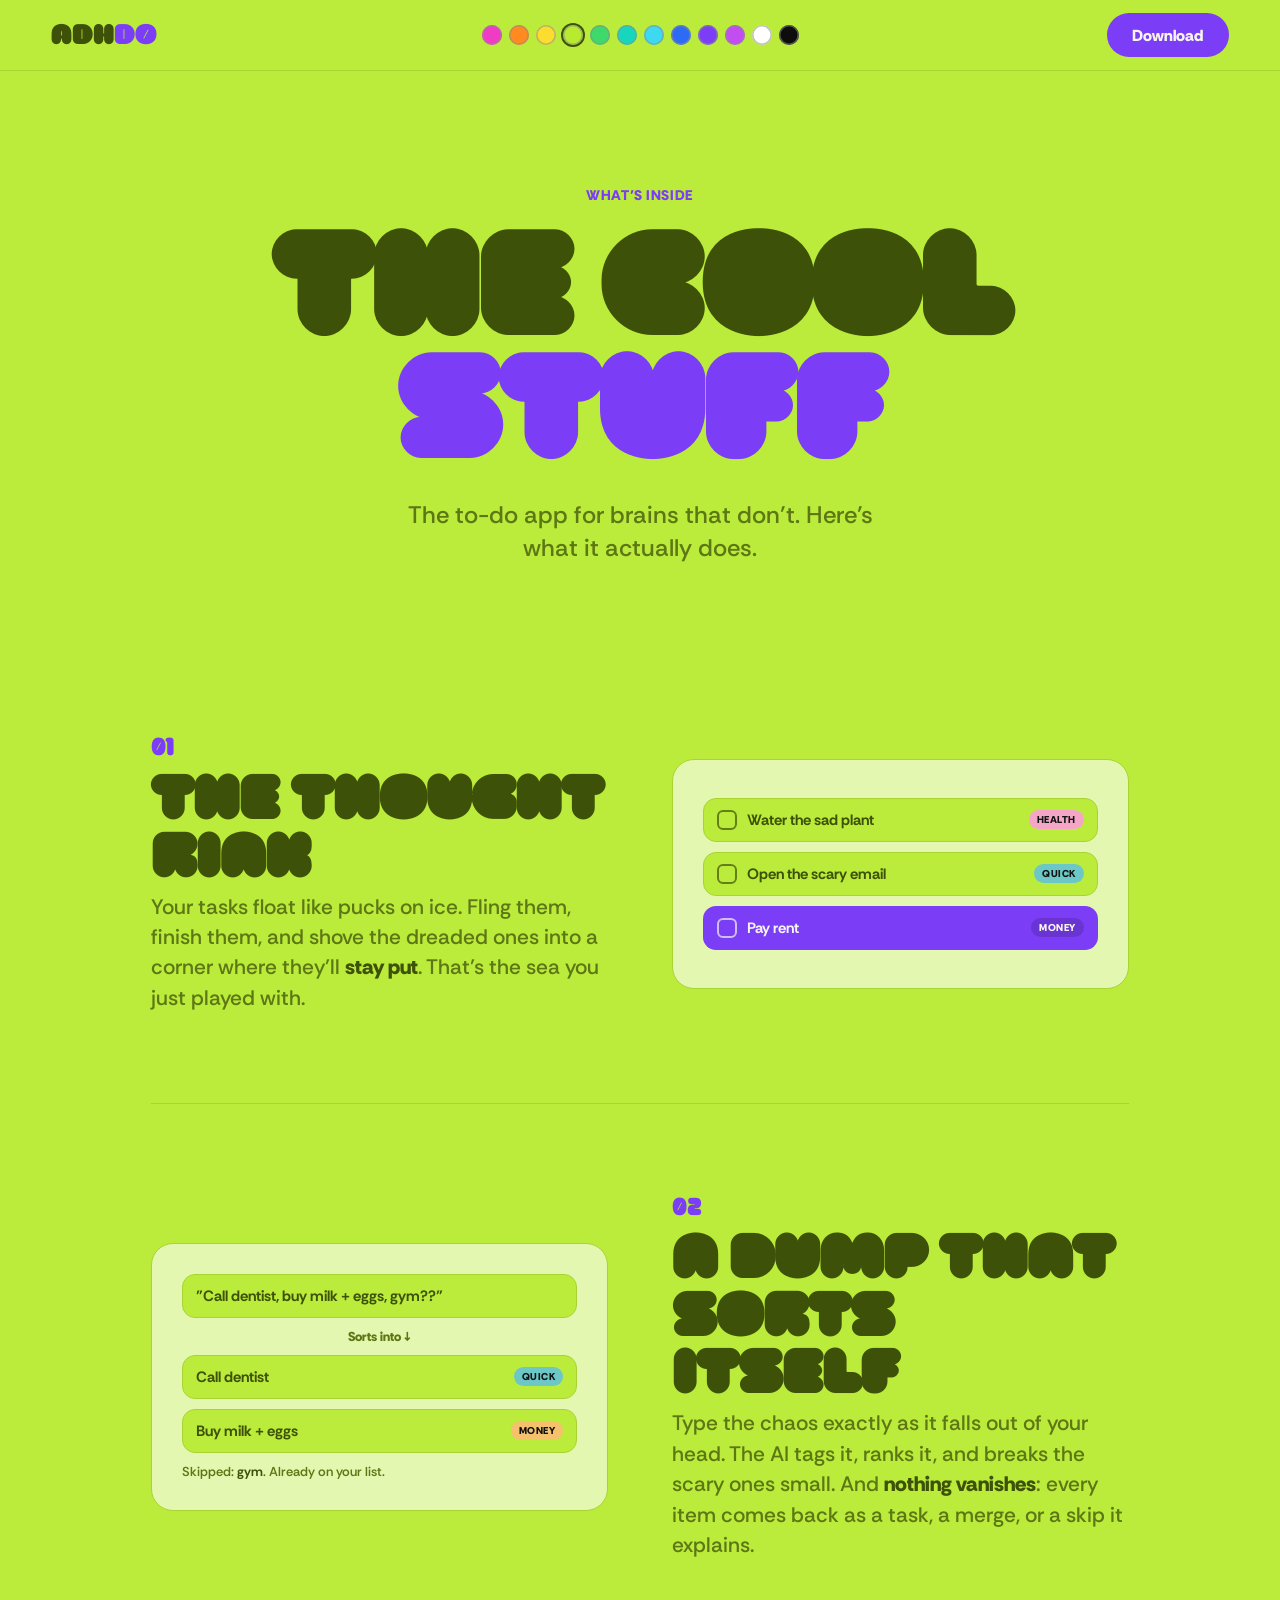
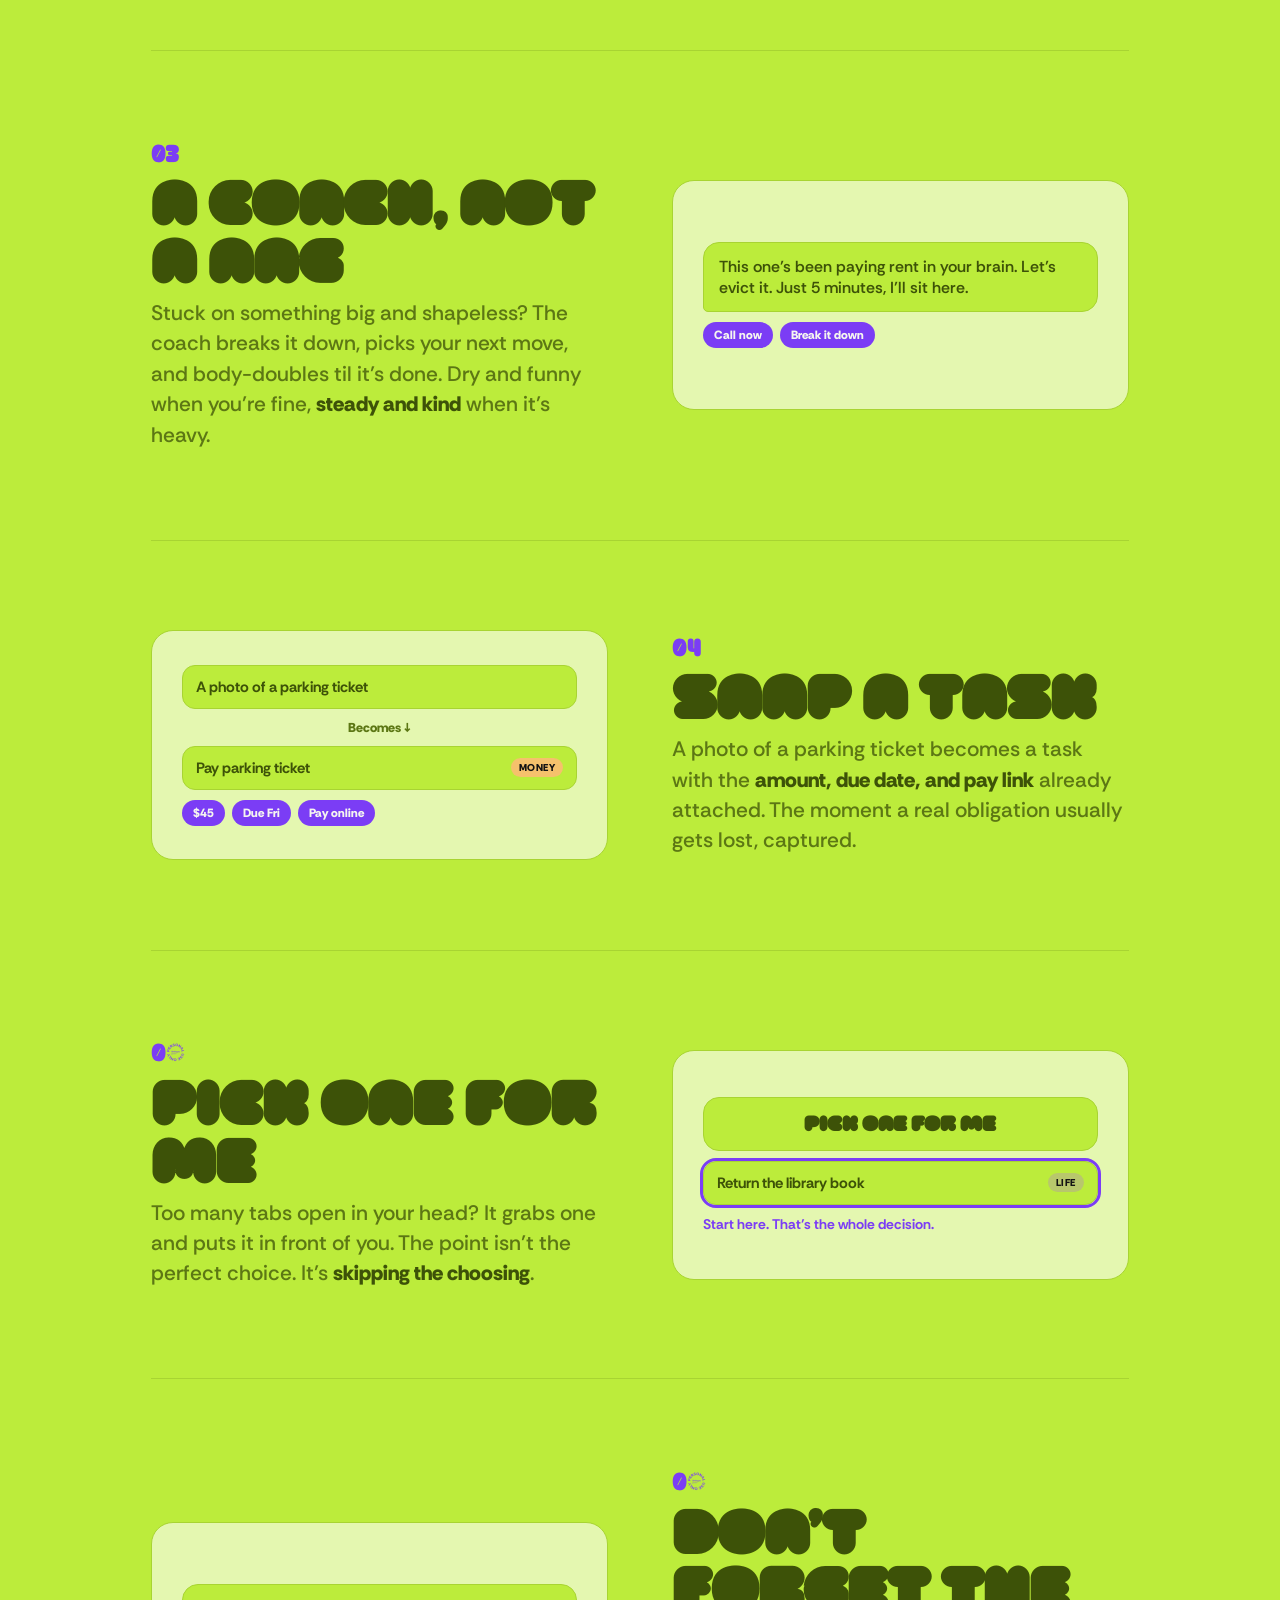
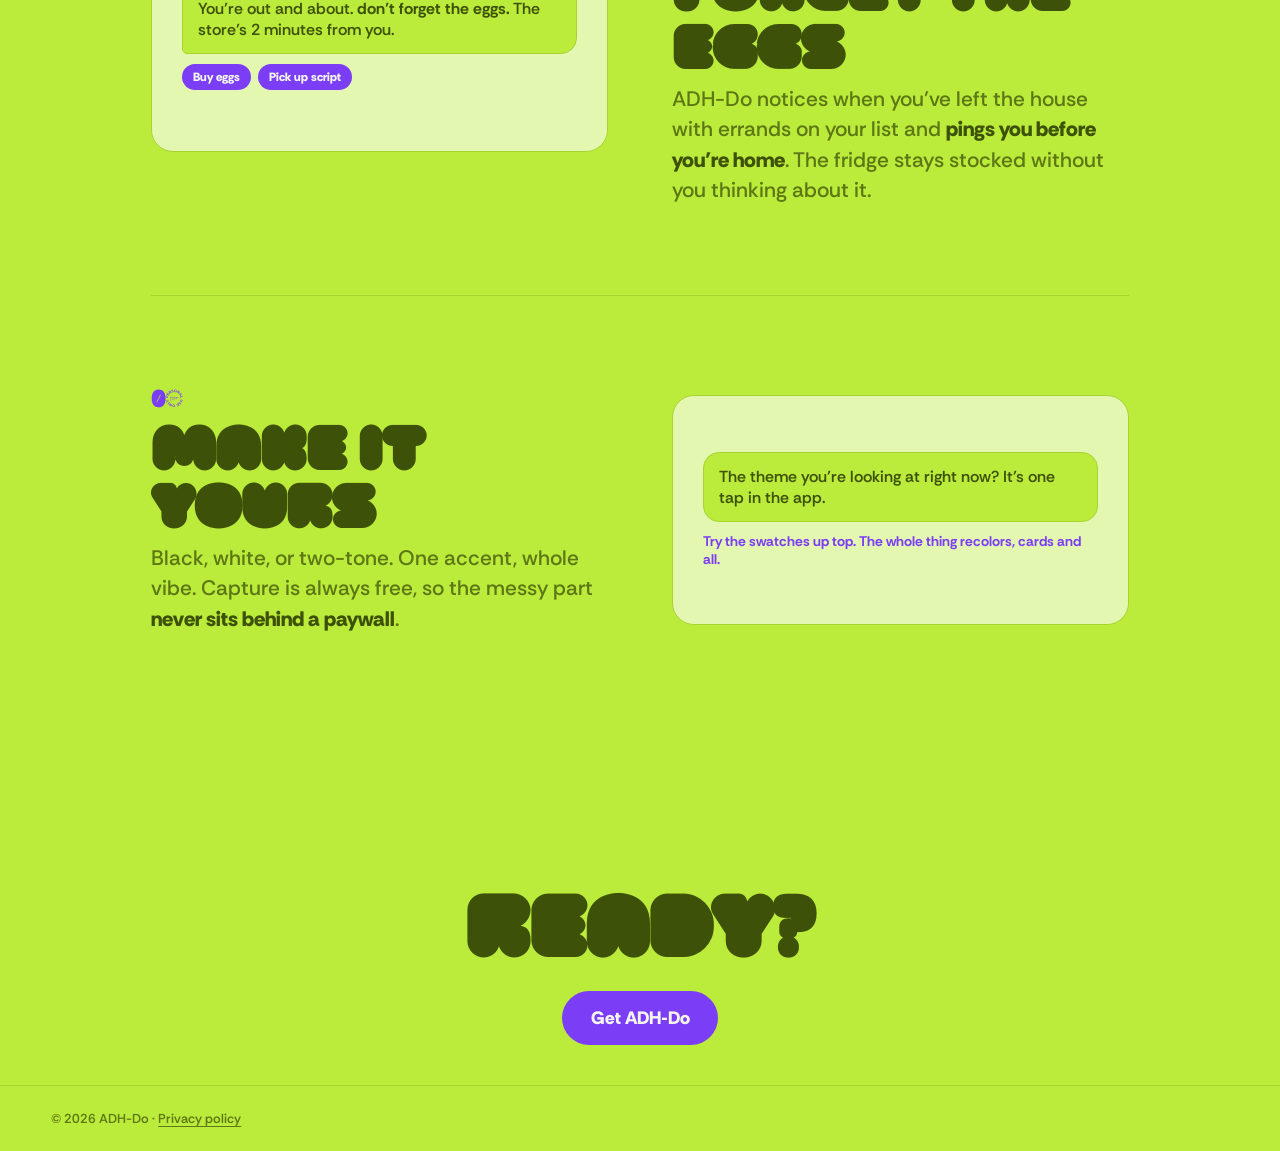
==== features.html @ 982f2836 "Add files via upload" ====
<!doctype html><html lang="en"><head><meta charset="utf-8"><meta name="viewport" content="width=device-width, initial-scale=1, maximum-scale=1"><title>ADH-Do. Features</title><meta name="description" content="everything ADH-Do does: the thought rink, self-sorting brain dump, the coach, snap-a-task, and more."><link rel="preconnect" href="https://fonts.googleapis.com"><link rel="preconnect" href="https://fonts.gstatic.com" crossorigin><link href="https://fonts.googleapis.com/css2?family=Rethink+Sans:wght@500;600;700;800&display=swap" rel="stylesheet"><style>
:root{
  /* vocabulary */
  --c-magenta:#F03CC4;
  --c-gold:#FADD2E;
  --c-teal:#16D6BE;
  --c-lime:#B8EB2E;
  --c-aqua:#3DD9F0;
  --c-blue:#2E6BF5;
  --c-tangerine:#FF8A1F;
  --c-violet:#7B3DF5;
  --c-green:#3ED96B;
  --c-orchid:#C24DF0;
  --c-white:#FFFFFF;
  --c-black:#0D0D0D;
  /* base inks: the deep tone of each base hue (light ink = dark base) */
  --ink-magenta:#5A0E47;
  --ink-tangerine:#5C2E05;
  --ink-gold:#5C4D05;
  --ink-lime:#3D5208;
  --ink-green:#0C4A21;
  --ink-teal:#07473F;
  --ink-aqua:#0A4854;
  --ink-blue:#EAF0FF;
  --ink-violet:#F0EAFF;
  --ink-orchid:#43105E;
  --ink-white:#191917;
  --ink-black:#F2F2EE;
  /* fixed */
  --on-accent-dark:#141412;
  --on-accent-light:#F5F5F0;
  --urgent-on-dark:#FF9A6A;
  --urgent-on-light:#D96A3B;
}

@font-face{font-family:'Roena';src:url([data-uri]) format('woff2');font-weight:400;font-display:swap}
:root{
  --base:#0C0C0C; --text:#F2F2EE; --card:#131312; --muted:#84847F; --faint:#5C5C58;
  --line:#232322; --accent:#B287E0; --accent-ink:#141412;
  --tag-quick:#6CC7C7; --tag-money:#F5C16C; --tag-life:#B8C76C; --tag-someday:#C787DE; --tag-health:#F5A6C7;
  --roena:'Roena',system-ui,sans-serif; --sans:'Rethink Sans',system-ui,sans-serif;
  --edge:clamp(16px,4vw,54px);
}
*{box-sizing:border-box;margin:0;padding:0}
html{scroll-behavior:smooth}
body{font-family:var(--sans);background:var(--base);color:var(--text);-webkit-font-smoothing:antialiased;
  transition:background .45s ease,color .45s ease;overflow-x:hidden}
a{color:inherit;text-decoration:none}
button{font-family:inherit;cursor:pointer}
.roena{font-family:var(--roena);line-height:.84;letter-spacing:.005em}

/* nav */
nav{position:sticky;top:0;z-index:60;background:var(--base);transition:background .45s ease;
  display:flex;align-items:center;gap:12px;padding:13px var(--edge);border-bottom:1px solid var(--line)}
.bar-left{flex:1 1 0;display:flex;justify-content:flex-start;min-width:0}
.wm{font-family:var(--roena);font-size:clamp(24px,3vw,30px);color:var(--text);line-height:1}
.wm .do{color:var(--accent)}
.navlink{font-weight:700;font-size:15px;color:var(--text);opacity:.62;transition:opacity .15s,color .15s}
.navlink:hover{opacity:1}
.navlink.active{opacity:1;color:var(--accent)}
.nav-right{flex:1 1 0;display:flex;align-items:center;gap:14px;justify-content:flex-end}
#themebar{flex:0 0 auto;display:flex;align-items:center;gap:7px;flex-wrap:wrap;justify-content:center}
.swatch{width:20px;height:20px;border-radius:50%;border:none;position:relative;padding:0;
  box-shadow:inset 0 0 0 1.6px rgba(140,140,140,.55);transition:transform .12s}
.swatch:hover{transform:scale(1.18)}
.swatch:focus-visible{outline:2px solid var(--text);outline-offset:2px}
.swatch.sel{box-shadow:inset 0 0 0 1.6px rgba(140,140,140,.55),0 0 0 2px var(--text)}

/* buttons */
.btn{display:inline-flex;align-items:center;gap:.5em;background:var(--accent);color:var(--accent-ink);
  font-weight:800;font-size:clamp(15px,1.6vw,18px);border:none;border-radius:999px;padding:.82em 1.6em;
  transition:transform .12s,background .45s,color .45s}
.btn:hover{transform:scale(1.04)} .btn:active{transform:scale(.97)}
.btn:focus-visible{outline:3px solid var(--text);outline-offset:3px}
.btn.ghost{background:transparent;color:var(--text);border:2px solid var(--line)}
.btn.ghost:hover{border-color:var(--accent);color:var(--accent)}
.nav-cta{padding:.72em 1.6em;font-size:16px}

/* footer */
footer{border-top:1px solid var(--line);padding:24px var(--edge);display:flex;justify-content:space-between;
  align-items:center;gap:12px;flex-wrap:wrap;color:var(--muted)}
footer .wm{font-size:24px}
footer .tiny{font-size:13px;font-weight:600}

/* home top bar (no nav on the homescreen) */
.home-top{position:absolute;top:0;left:0;right:0;z-index:40;display:flex;align-items:center;
  gap:12px;padding:16px var(--edge);pointer-events:none}
.home-top .wm,.home-top a,.home-top button,.home-top #themebar{pointer-events:auto}
.home-right{flex:1 1 0;display:flex;align-items:center;gap:14px;justify-content:flex-end}
@media(max-width:640px){
  nav,.home-top{flex-wrap:wrap}
  nav #themebar,.home-top #themebar{order:3;flex-basis:100%;justify-content:center;margin-top:10px}
  .bar-left,.nav-right,.home-right{flex:1 1 auto}
}

/* ============ SEA ============ */
.rink{position:relative;height:100svh;min-height:520px;overflow:hidden}

.hint{position:absolute;top:clamp(24px,7vh,74px);left:0;right:0;z-index:10;text-align:center;padding:0 var(--edge);
  pointer-events:none;transition:opacity .55s}
.hint .big{font-family:var(--roena);color:var(--text);font-size:clamp(30px,6vw,64px);line-height:.9}
.hint .big em{font-style:normal;color:var(--accent)}
.hint .small{margin-top:.7em;font-weight:600;font-size:clamp(14px,2vw,18px);color:var(--muted)}
.hint.gone{opacity:0}
.stream{position:absolute;inset:0;z-index:5}
.card{position:absolute;top:0;left:0;display:inline-flex;flex-direction:column;gap:3px;max-width:min(260px,66vw);
  padding:12px 15px 13px;border-radius:15px;background:var(--card);color:var(--text);text-align:left;border:1px solid var(--line);
  touch-action:none;will-change:transform;user-select:none;cursor:grab;transition:background .45s,color .45s,border-color .45s}
.card:active{cursor:grabbing}
.card:focus-visible{outline:3px solid var(--text);outline-offset:3px}
.card .ct{font-weight:700;font-size:clamp(14px,1.7vw,16px);line-height:1.18}
.card .meta{display:flex;flex-wrap:wrap;gap:5px;align-items:baseline}
.card .type{font-weight:600;font-size:11px;color:var(--muted);letter-spacing:.02em;transition:color .45s}
.card .due{font-weight:700;font-size:11px;color:var(--accent);transition:color .45s}
.card.finish{pointer-events:none}
.card.escort{outline:3px solid var(--text)}

/* mini detail sheet */
.sheet-wrap{position:fixed;inset:0;z-index:80;display:flex;align-items:center;justify-content:center;padding:20px}
.sheet-wrap[hidden]{display:none}
.sheet-backdrop{position:absolute;inset:0;background:rgba(0,0,0,.45)}
.sheet{position:relative;background:var(--card);color:var(--text);border:1px solid var(--line);border-radius:20px;
  padding:22px;width:min(360px,92vw);animation:sheetin .2s ease}
@keyframes sheetin{from{transform:translateY(12px) scale(.96);opacity:0}}
.sheet-title{font-weight:800;font-size:22px;line-height:1.15}
.sheet-meta{margin-top:7px;font-weight:600;font-size:13px;color:var(--muted)}
.sheet-meta .due{color:var(--accent);font-weight:700}
.sheet-nudge{margin-top:15px;font-family:var(--roena);font-size:19px;color:var(--text);line-height:.95}
.sheet-actions{display:flex;gap:10px;margin-top:18px}
.sheet-actions .btn{flex:1;justify-content:center}
.bottom{position:absolute;left:0;right:0;bottom:0;z-index:20;padding:14px var(--edge) clamp(16px,3vh,26px);
  background:var(--base);display:flex;flex-direction:column;align-items:center;gap:10px}
.teach{font-weight:600;font-size:13px;color:var(--muted);text-align:center}
.teach b{color:var(--accent);font-weight:800}
.pick{background:none;border:none;color:var(--accent);font-weight:800;font-size:13.5px;padding:2px 6px}
.pick:hover{opacity:.8}
.adder{display:flex;gap:8px;width:min(560px,100%)}
.adder input{flex:1;border:1px solid var(--line);border-radius:999px;padding:.85em 1.25em;font-family:var(--sans);
  font-weight:600;font-size:16px;background:var(--card);color:var(--text)}
.adder input::placeholder{color:var(--muted)}
.adder input:focus-visible{outline:2px solid var(--accent);outline-offset:2px}
.adder .add{border:none;border-radius:999px;padding:.85em 1.5em;font-weight:800;font-size:16px;background:var(--accent);color:var(--accent-ink)}
.adder .add:hover{transform:scale(1.03)}
.toast{position:absolute;left:50%;bottom:clamp(118px,20vh,176px);transform:translateX(-50%) translateY(10px);z-index:25;
  background:var(--card);color:var(--text);border:1px solid var(--line);font-weight:700;font-size:16px;padding:12px 18px;
  border-radius:15px;border-bottom-left-radius:5px;max-width:80vw;opacity:0;transition:opacity .25s,transform .25s;pointer-events:none;text-align:center}
.toast.show{opacity:1;transform:translateX(-50%) translateY(0)}

/* ============ PAGE HERO / SECTIONS ============ */
.phead{padding:clamp(52px,9vw,120px) var(--edge) clamp(20px,4vw,40px);text-align:center}
.phead .k{font-weight:800;text-transform:uppercase;letter-spacing:.04em;font-size:14px;color:var(--accent)}
.phead h1{font-family:var(--roena);color:var(--text);font-size:clamp(52px,12vw,150px);line-height:.82;margin-top:.14em}
.phead h1 em{font-style:normal;color:var(--accent)}
.phead p{max-width:34ch;margin:1.1em auto 0;font-weight:500;font-size:clamp(17px,2.2vw,24px);line-height:1.4;color:var(--muted)}

/* features */
.feat{max-width:1080px;margin:0 auto;padding:clamp(20px,4vw,40px) var(--edge)}
.frow{display:grid;grid-template-columns:1fr 1fr;gap:clamp(26px,5vw,64px);align-items:center;
  padding:clamp(40px,7vw,90px) 0;border-top:1px solid var(--line)}
.frow:first-child{border-top:none}
.frow.flip .ftext{order:2}
@media(max-width:800px){.frow{grid-template-columns:1fr;gap:26px}.frow.flip .ftext{order:0}}
.fnum{font-family:var(--roena);color:var(--accent);font-size:26px;line-height:1}
.ftext h2{font-family:var(--roena);color:var(--text);font-size:clamp(34px,5.4vw,64px);line-height:.9;margin:.15em 0 .1em}
.ftext p{font-weight:500;font-size:clamp(16px,2vw,21px);line-height:1.45;color:var(--muted);max-width:40ch}
.ftext p b{color:var(--text);font-weight:800}
.fvis{background:var(--card);border:1px solid var(--line);border-radius:22px;padding:clamp(20px,3vw,30px);min-height:230px;
  display:flex;flex-direction:column;justify-content:center;gap:10px;transition:background .45s,border-color .45s}

/* small mock bits reused on features */
.mtask{display:flex;align-items:center;gap:10px;background:var(--base);border:1px solid var(--line);border-radius:13px;padding:11px 13px}
.mtask .b{width:20px;height:20px;border:2.5px solid var(--text);border-radius:6px;flex:0 0 auto;opacity:.7}
.mtask .t{font-weight:700;font-size:15px}
.mtask .tag{margin-left:auto;font-weight:800;font-size:10px;text-transform:uppercase;letter-spacing:.05em;padding:3px 8px;border-radius:999px;color:#141314}
.mskip{font-weight:600;font-size:13px;color:var(--muted)}
.mskip b{color:var(--text)}
.bub{background:var(--base);border:1px solid var(--line);border-radius:16px;border-bottom-left-radius:5px;padding:13px 15px;font-weight:600;font-size:16px}
.chips{display:flex;gap:7px;flex-wrap:wrap}
.chip{display:inline-flex;align-items:center;gap:5px;background:var(--accent);color:var(--accent-ink);font-weight:800;font-size:12px;padding:5px 11px;border-radius:999px}
.mnote{font-weight:700;font-size:14px;color:var(--accent)}
.arrow{color:var(--muted);font-weight:800;text-align:center;font-size:13px}

/* download */
.dl{min-height:calc(100svh - 56px);display:flex;flex-direction:column;align-items:center;justify-content:center;
  text-align:center;padding:clamp(48px,8vw,110px) var(--edge)}
.dl .k{font-weight:800;text-transform:uppercase;letter-spacing:.04em;font-size:14px;color:var(--accent)}
.dl h1{font-family:var(--roena);color:var(--text);font-size:clamp(58px,15vw,240px);line-height:.8;margin:.12em 0}
.dl h1 em{font-style:normal;color:var(--accent)}
.dl p{max-width:32ch;font-weight:500;font-size:clamp(17px,2.3vw,24px);color:var(--muted);line-height:1.4;margin:.4em auto 0}
.stores{display:flex;gap:12px;justify-content:center;flex-wrap:wrap;margin-top:clamp(30px,4vw,44px)}
.store{display:inline-flex;align-items:center;gap:11px;background:var(--text);color:var(--base);border-radius:15px;
  padding:12px 22px;transition:transform .12s}
.store:hover{transform:scale(1.04)}
.store svg{width:26px;height:26px;fill:var(--base)}
.store .l1{font-size:11px;font-weight:600;opacity:.8;display:block;line-height:1.1}
.store .l2{font-size:19px;font-weight:800;line-height:1.05}
.store.beta{background:transparent;color:var(--text);border:2px solid var(--line)}
.store.beta svg{fill:var(--text)}
.req{margin-top:22px;font-weight:600;font-size:14px;color:var(--muted)}

@media (prefers-reduced-motion:reduce){*{scroll-behavior:auto}.card{transition:none}}


.swatch{animation:swin .22s cubic-bezier(.2,1.3,.4,1) both}
.swatch.acc{width:26px;height:26px}
@keyframes swin{from{transform:scale(.4);opacity:0}}
@media (prefers-reduced-motion:reduce){.swatch{animation:none}}
.foot-link{color:var(--muted);text-decoration:underline;text-underline-offset:3px}.foot-link:hover{color:var(--accent)}

.legal{max-width:720px;margin:0 auto;padding:clamp(20px,4vw,40px) var(--edge) clamp(60px,8vw,110px)}
.legal h1{font-family:var(--roena);color:var(--text);font-size:clamp(40px,8vw,96px);line-height:.85;margin:.2em 0 .25em}
.legal .eff{font-weight:600;font-size:14px;color:var(--muted);margin-bottom:28px}
.legal h2{font-weight:800;font-size:clamp(19px,2.4vw,24px);margin:34px 0 10px;color:var(--text)}
.legal p,.legal li{font-weight:500;font-size:clamp(16px,1.9vw,18px);line-height:1.55;color:var(--text)}
.legal p{margin:0 0 12px}.legal ul{margin:0 0 12px 1.2em}.legal li{margin-bottom:6px}
.legal .note{background:var(--card);border:1px solid var(--line);border-radius:14px;padding:14px 16px;font-size:15px;color:var(--muted);margin-bottom:24px}
.legal a{color:var(--accent);text-decoration:underline;text-underline-offset:3px}
</style></head><body data-page="features"><nav><div class="bar-left"><a class="wm" href="index.html" aria-label="ADH-Do">ADH<span class="do">Do</span></a></div><div id="themebar" aria-label="pick a theme"></div><div class="nav-right"><a class="btn nav-cta" href="https://apps.apple.com/app/idXXXXXXXXXX" data-todo="app-store-url" rel="noopener">Download</a></div></nav><section class="phead"><div class="k">What’s inside</div><h1>The cool <em>stuff</em></h1><p>The to-do app for brains that don’t. Here’s what it actually does.</p></section><div class="feat"><div class="frow"><div class="ftext"><div class="fnum">01</div><h2>The thought rink</h2><p>Your tasks float like pucks on ice. Fling them, finish them, and shove the dreaded ones into a corner where they’ll <b>stay put</b>. That’s the sea you just played with.</p></div><div class="fvis"><div class="mtask"><span class="b"></span><span class="t">Water the sad plant</span><span class="tag" style="background:var(--tag-health)">Health</span></div><div class="mtask"><span class="b"></span><span class="t">Open the scary email</span><span class="tag" style="background:var(--tag-quick)">Quick</span></div><div class="mtask" style="background:var(--accent);border-color:transparent"><span class="b" style="border-color:var(--accent-ink)"></span><span class="t" style="color:var(--accent-ink)">Pay rent</span><span class="tag" style="background:rgba(0,0,0,.14);color:var(--accent-ink)">Money</span></div></div></div><div class="frow flip"><div class="ftext"><div class="fnum">02</div><h2>A dump that sorts itself</h2><p>Type the chaos exactly as it falls out of your head. The AI tags it, ranks it, and breaks the scary ones small. And <b>nothing vanishes</b>: every item comes back as a task, a merge, or a skip it explains.</p></div><div class="fvis"><div class="mtask"><span class="t">"Call dentist, buy milk + eggs, gym??"</span></div><div class="arrow">Sorts into ↓</div><div class="mtask"><span class="t">Call dentist</span><span class="tag" style="background:var(--tag-quick)">Quick</span></div><div class="mtask"><span class="t">Buy milk + eggs</span><span class="tag" style="background:var(--tag-money)">Money</span></div><p class="mskip">Skipped: <b>gym</b>. Already on your list.</p></div></div><div class="frow"><div class="ftext"><div class="fnum">03</div><h2>A coach, not a nag</h2><p>Stuck on something big and shapeless? The coach breaks it down, picks your next move, and body-doubles til it’s done. Dry and funny when you’re fine, <b>steady and kind</b> when it’s heavy.</p></div><div class="fvis"><div class="bub">This one’s been paying rent in your brain. Let’s evict it. Just 5 minutes, I’ll sit here.</div><div class="chips"><span class="chip">Call now</span><span class="chip">Break it down</span></div></div></div><div class="frow flip"><div class="ftext"><div class="fnum">04</div><h2>Snap a task</h2><p>A photo of a parking ticket becomes a task with the <b>amount, due date, and pay link</b> already attached. The moment a real obligation usually gets lost, captured.</p></div><div class="fvis"><div class="mtask"><span class="t">A photo of a parking ticket</span></div><div class="arrow">Becomes ↓</div><div class="mtask"><span class="t">Pay parking ticket</span><span class="tag" style="background:var(--tag-money)">Money</span></div><div class="chips"><span class="chip">$45</span><span class="chip">Due Fri</span><span class="chip">Pay online</span></div></div></div><div class="frow"><div class="ftext"><div class="fnum">05</div><h2>Pick one for me</h2><p>Too many tabs open in your head? It grabs one and puts it in front of you. The point isn’t the perfect choice. It’s <b>skipping the choosing</b>.</p></div><div class="fvis"><div class="bub" style="text-align:center;font-family:var(--roena);font-size:22px;border-bottom-left-radius:16px">Pick one for me</div><div class="mtask" style="outline:3px solid var(--accent)"><span class="t">Return the library book</span><span class="tag" style="background:var(--tag-life)">Life</span></div><p class="mnote">Start here. That’s the whole decision.</p></div></div><div class="frow flip"><div class="ftext"><div class="fnum">06</div><h2>Don’t forget the eggs</h2><p>ADH-Do notices when you’ve left the house with errands on your list and <b>pings you before you’re home</b>. The fridge stays stocked without you thinking about it.</p></div><div class="fvis"><div class="bub">You’re out and about. <b>don’t forget the eggs.</b> The store’s 2 minutes from you.</div><div class="chips"><span class="chip">Buy eggs</span><span class="chip">Pick up script</span></div></div></div><div class="frow"><div class="ftext"><div class="fnum">07</div><h2>Make it yours</h2><p>Black, white, or two-tone. One accent, whole vibe. Capture is always free, so the messy part <b>never sits behind a paywall</b>.</p></div><div class="fvis"><div class="bub" style="border-bottom-left-radius:16px">The theme you’re looking at right now? It’s one tap in the app.</div><p class="mnote">Try the swatches up top. The whole thing recolors, cards and all.</p></div></div></div><section class="phead"><h1 style="font-size:clamp(40px,8vw,90px)">Ready?</h1><div class="stores" style="justify-content:center;margin-top:26px"><a class="btn" href="https://apps.apple.com/app/idXXXXXXXXXX" data-todo="app-store-url" rel="noopener">Get ADH-Do</a></div></section><footer><span class="tiny">© 2026 ADH-Do · <a class="foot-link" href="privacy.html">Privacy policy</a></span></footer><script>
(function(){
  var DP=[
    {id:'magenta',hex:'F03CC4',ink:'5A0E47',accents:[['gold','FADD2E'],['teal','16D6BE'],['lime','B8EB2E'],['aqua','3DD9F0'],['blue','2E6BF5'],['tangerine','FF8A1F']]},
    {id:'tangerine',hex:'FF8A1F',ink:'5C2E05',accents:[['aqua','3DD9F0'],['violet','7B3DF5'],['gold','FADD2E'],['teal','16D6BE'],['magenta','F03CC4'],['blue','2E6BF5']]},
    {id:'gold',hex:'FADD2E',ink:'5C4D05',accents:[['violet','7B3DF5'],['magenta','F03CC4'],['blue','2E6BF5'],['teal','16D6BE'],['aqua','3DD9F0'],['tangerine','FF8A1F']]},
    {id:'lime',hex:'B8EB2E',ink:'3D5208',accents:[['violet','7B3DF5'],['magenta','F03CC4'],['blue','2E6BF5'],['teal','16D6BE'],['aqua','3DD9F0'],['tangerine','FF8A1F']]},
    {id:'green',hex:'3ED96B',ink:'0C4A21',accents:[['magenta','F03CC4'],['violet','7B3DF5'],['gold','FADD2E'],['blue','2E6BF5'],['tangerine','FF8A1F'],['aqua','3DD9F0']]},
    {id:'teal',hex:'16D6BE',ink:'07473F',accents:[['magenta','F03CC4'],['violet','7B3DF5'],['tangerine','FF8A1F'],['gold','FADD2E'],['lime','B8EB2E'],['blue','2E6BF5']]},
    {id:'aqua',hex:'3DD9F0',ink:'0A4854',accents:[['magenta','F03CC4'],['violet','7B3DF5'],['tangerine','FF8A1F'],['gold','FADD2E'],['lime','B8EB2E'],['blue','2E6BF5']]},
    {id:'blue',hex:'2E6BF5',ink:'EAF0FF',accents:[['gold','FADD2E'],['lime','B8EB2E'],['teal','16D6BE'],['magenta','F03CC4'],['tangerine','FF8A1F'],['aqua','3DD9F0']]},
    {id:'violet',hex:'7B3DF5',ink:'F0EAFF',accents:[['lime','B8EB2E'],['gold','FADD2E'],['teal','16D6BE'],['magenta','F03CC4'],['tangerine','FF8A1F'],['aqua','3DD9F0']]},
    {id:'orchid',hex:'C24DF0',ink:'43105E',accents:[['gold','FADD2E'],['teal','16D6BE'],['lime','B8EB2E'],['aqua','3DD9F0'],['blue','2E6BF5'],['tangerine','FF8A1F']]},
    {id:'white',hex:'FFFFFF',ink:'191917',accents:[['black','0D0D0D'],['magenta','F03CC4'],['tangerine','FF8A1F'],['gold','FADD2E'],['lime','B8EB2E'],['green','3ED96B'],['teal','16D6BE'],['aqua','3DD9F0'],['blue','2E6BF5'],['violet','7B3DF5'],['orchid','C24DF0']]},
    {id:'black',hex:'0D0D0D',ink:'F2F2EE',accents:[['white','FFFFFF'],['magenta','F03CC4'],['tangerine','FF8A1F'],['gold','FADD2E'],['lime','B8EB2E'],['green','3ED96B'],['teal','16D6BE'],['aqua','3DD9F0'],['blue','2E6BF5'],['violet','7B3DF5'],['orchid','C24DF0']]}
  ];
  window.ADHDO_DP=DP;
  function rgb(h){return {r:parseInt(h.slice(0,2),16),g:parseInt(h.slice(2,4),16),b:parseInt(h.slice(4,6),16)};}
  function hex(c){return '#'+[c.r,c.g,c.b].map(function(v){v=Math.round(Math.max(0,Math.min(255,v)));return (v<16?'0':'')+v.toString(16);}).join('');}
  function mix(a,b,t){return {r:a.r+(b.r-a.r)*t,g:a.g+(b.g-a.g)*t,b:a.b+(b.b-a.b)*t};}
  function lum(c){return (0.299*c.r+0.587*c.g+0.114*c.b)/255;}
  var WHITE={r:255,g:255,b:255}, cur={b:0,a:0}, stage='base';
  function apply(bi,ai){
    var b=DP[bi]||DP[0]; bi=DP.indexOf(b); var a=b.accents[ai]||b.accents[0]; ai=b.accents.indexOf(a);
    var base=rgb(b.hex), ink=rgb(b.ink), acc=rgb(a[1]), dark=lum(ink)>0.5;
    if(!dark) base=mix(base,WHITE,0.06);
    var paper=!dark&&lum(base)>0.86;
    var card = dark?mix(base,WHITE,0.12) : paper?mix(base,ink,0.055) : mix(base,WHITE,0.60);
    var line = dark?mix(base,WHITE,0.20) : paper?mix(base,ink,0.11) : mix(base,ink,0.16);
    var r=document.documentElement.style;
    r.setProperty('--base',hex(base)); r.setProperty('--text',hex(ink)); r.setProperty('--card',hex(card)); r.setProperty('--line',hex(line));
    r.setProperty('--muted',hex(mix(base,ink,0.76))); r.setProperty('--faint',hex(mix(base,ink,0.58)));
    r.setProperty('--accent','#'+a[1]); r.setProperty('--accent-ink', lum(acc)>0.62?'#141412':'#F5F5F0');
    r.setProperty('--urgent', dark?'#FF9A6A':'#D96A3B'); r.setProperty('--accent-hot',hex(mix(acc,WHITE,0.5))); r.setProperty('--accent-deep',hex(mix(acc,{r:0,g:0,b:0},0.3)));
    cur={b:bi,a:ai}; window.ADHDO_theme=cur;
  }
  function save(){ try{localStorage.setItem('adhdo.dp',cur.b+'.'+cur.a);}catch(e){} }
  function parse(s){ var p=(s||'').split('.'); return p.length===2&&p[0]!==''?[+p[0]||0,+p[1]||0]:null; }
  // a chosen palette sticks; otherwise the homescreen shuffles on every load
  // and the inner pages follow whatever the homescreen landed on this visit
  var sel=null; try{sel=parse(localStorage.getItem('adhdo.dp'));}catch(e){}
  if(!sel){
    var isHome=document.body&&document.body.getAttribute('data-page')==='sea', ss=null;
    try{ss=parse(sessionStorage.getItem('adhdo.dp.sess'));}catch(e){}
    if(isHome||!ss){ var rb=Math.floor(Math.random()*DP.length), ra=Math.floor(Math.random()*DP[rb].accents.length); ss=[rb,ra];
      try{sessionStorage.setItem('adhdo.dp.sess',rb+'.'+ra);}catch(e){} }
    sel=ss;
  }
  apply(sel[0],sel[1]);

  function sw(bg,dot,label,sel){ var el=document.createElement('button'); el.className='swatch'+(sel?' sel':''); el.type='button';
    el.setAttribute('aria-label',label); el.style.background=bg; el.style.setProperty('--sa',dot); return el; }
  // two beats in one row: the 12 bases, then the chosen base's accents, then back
  function render(){
    var bar=document.getElementById('themebar'); if(!bar)return;
    bar.innerHTML='';
    if(stage==='base'){
      DP.forEach(function(b,i){
        var el=sw('#'+b.hex,'#'+b.hex,'base: '+b.id,i===cur.b);
        el.addEventListener('click',function(){ apply(i,0); save(); stage='accent'; render(); });
        bar.appendChild(el); });
    } else {
      var b=DP[cur.b];
      b.accents.forEach(function(a,i){
        var el=sw('#'+a[1],'#'+a[1],'accent: '+a[0],i===cur.a); el.classList.add('acc');
        el.addEventListener('click',function(){ apply(cur.b,i); save(); stage='base'; render(); });
        bar.appendChild(el); });
    }
  }
  render(); window.addEventListener('load',render);
  window.ADHDO_apply=apply;
})();
</script></body></html>
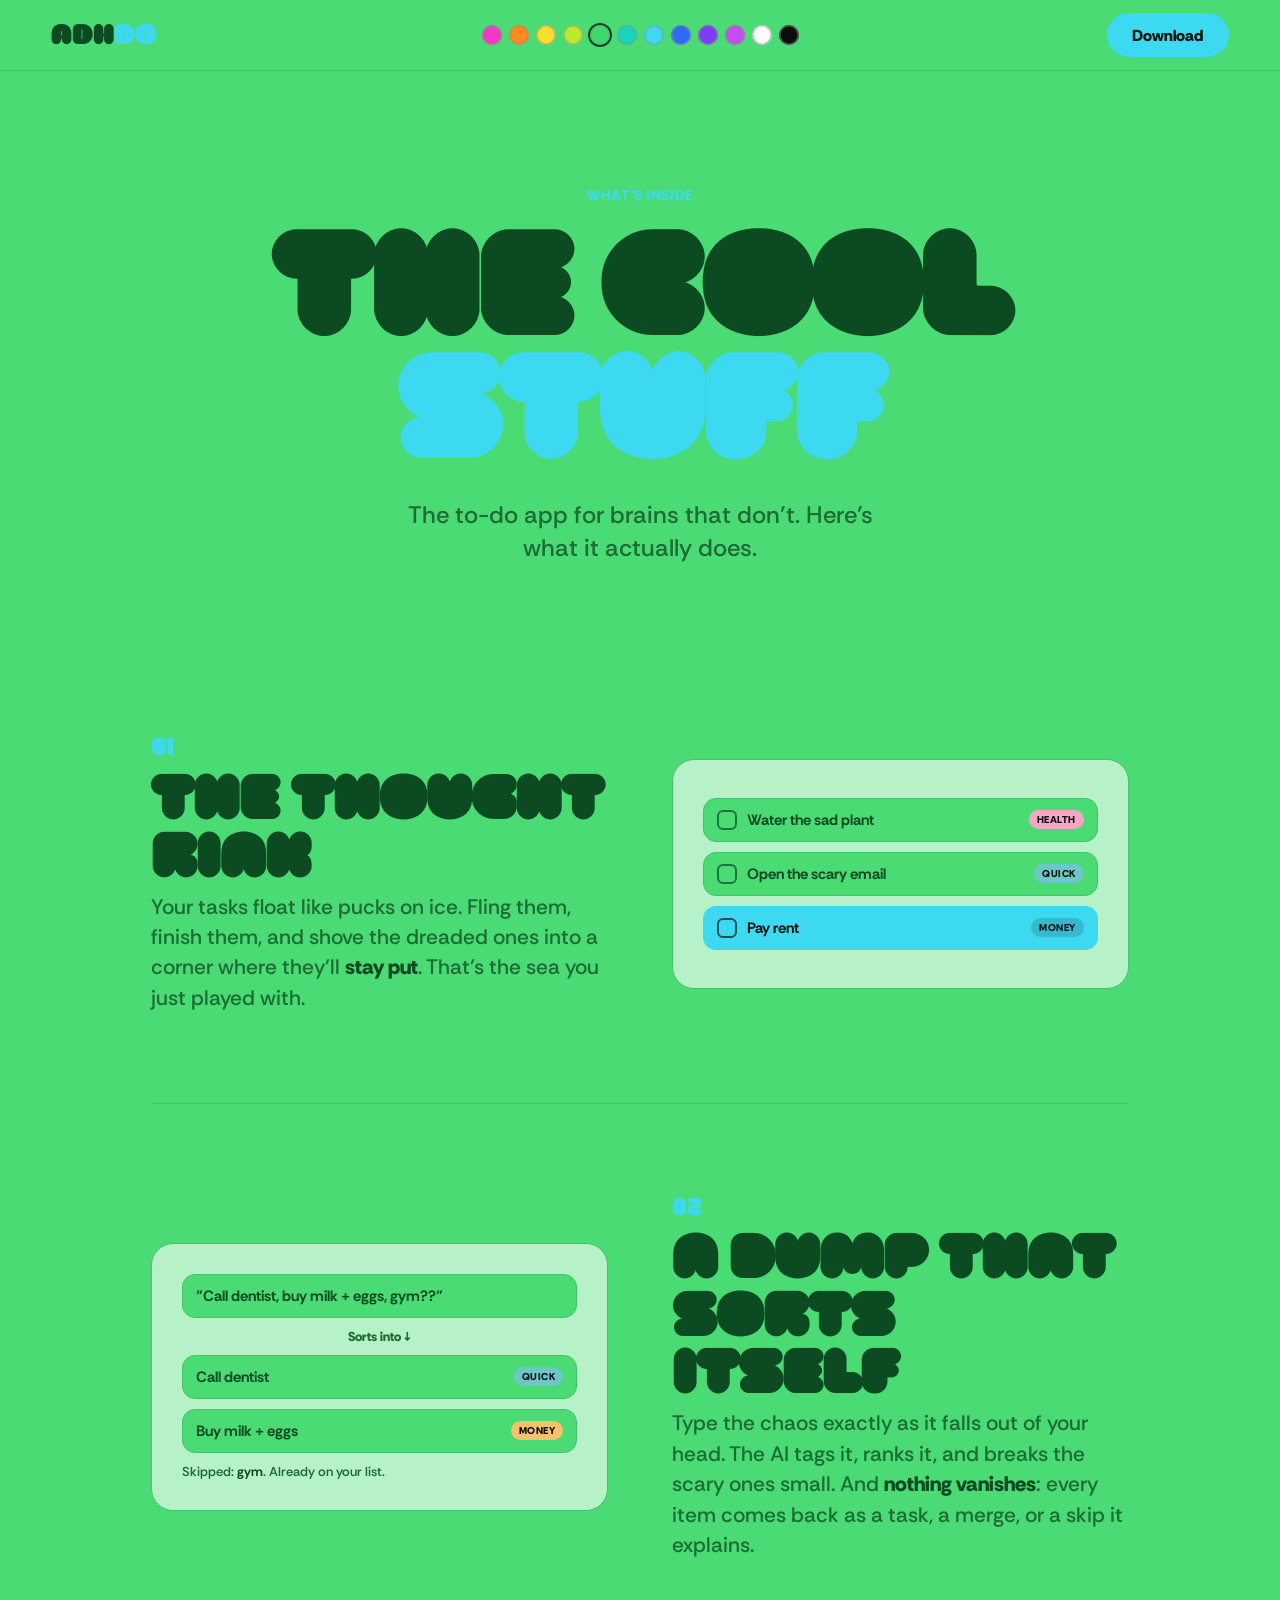
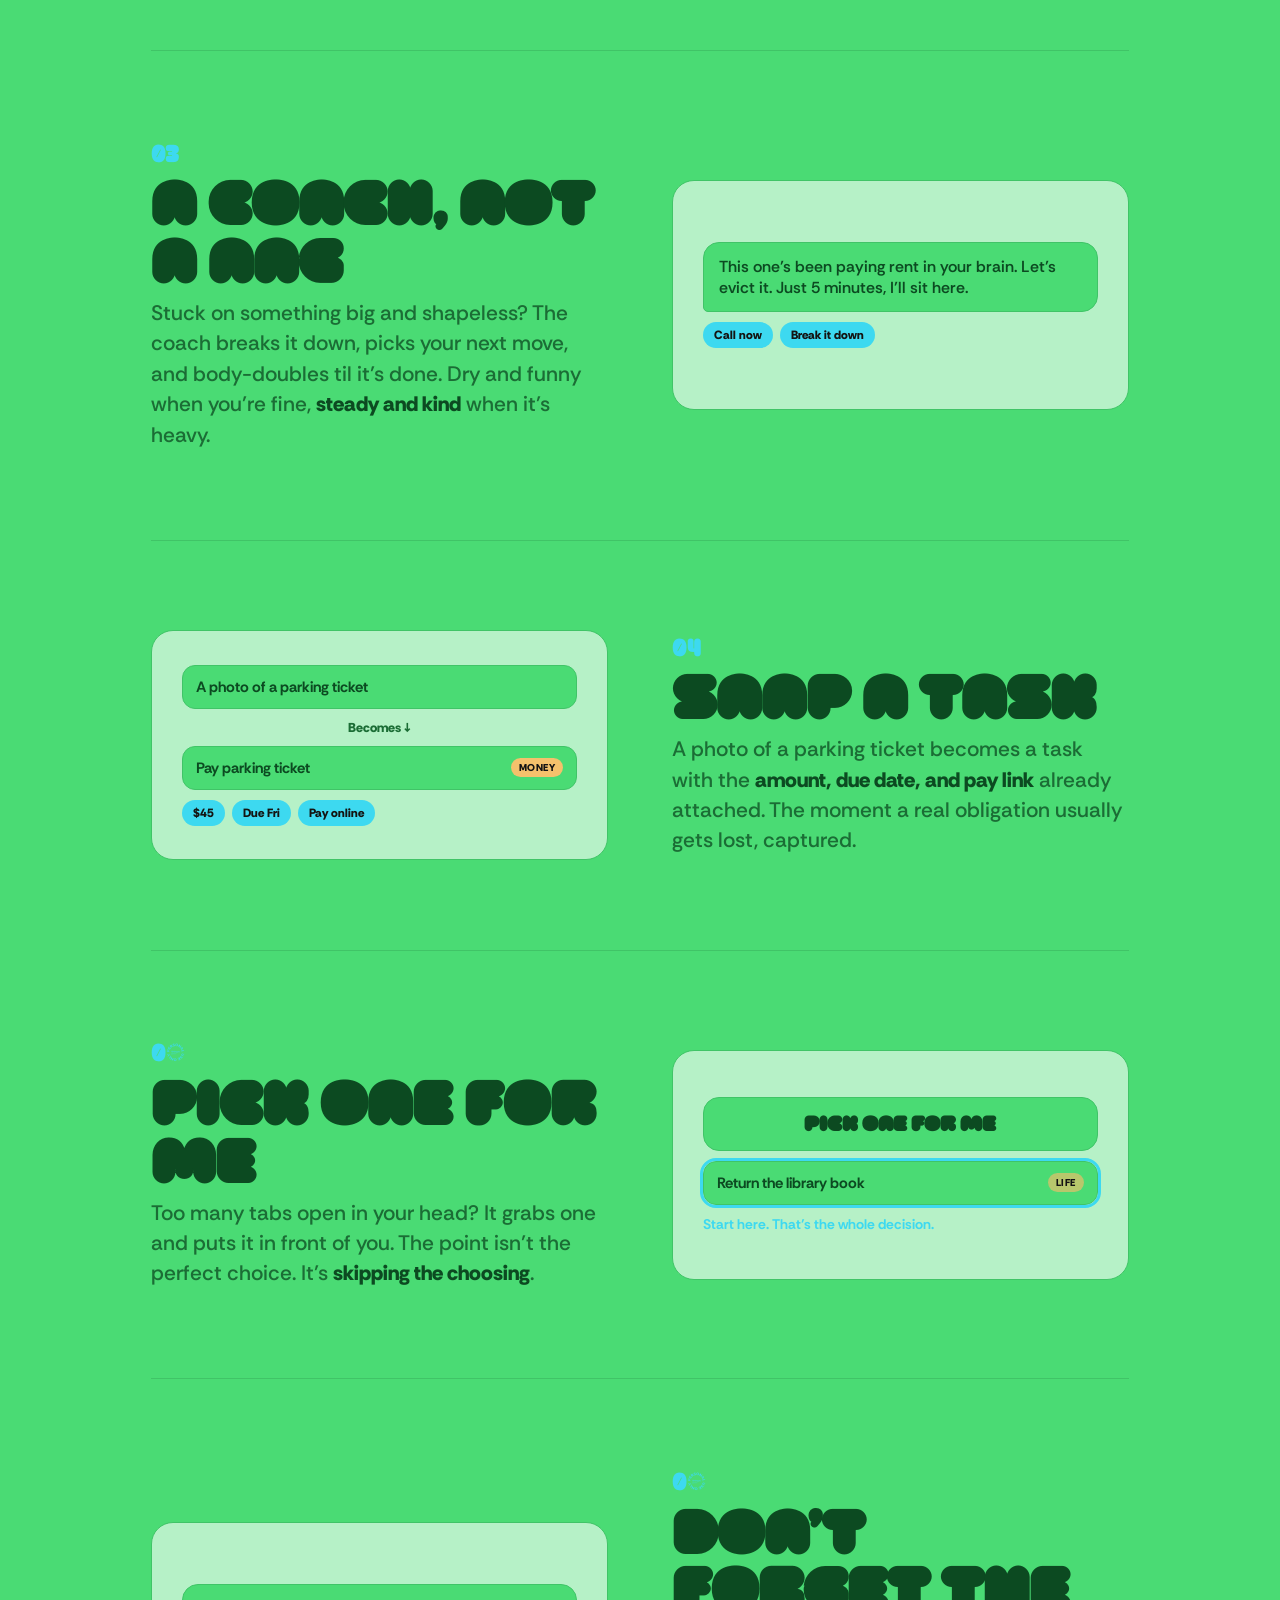
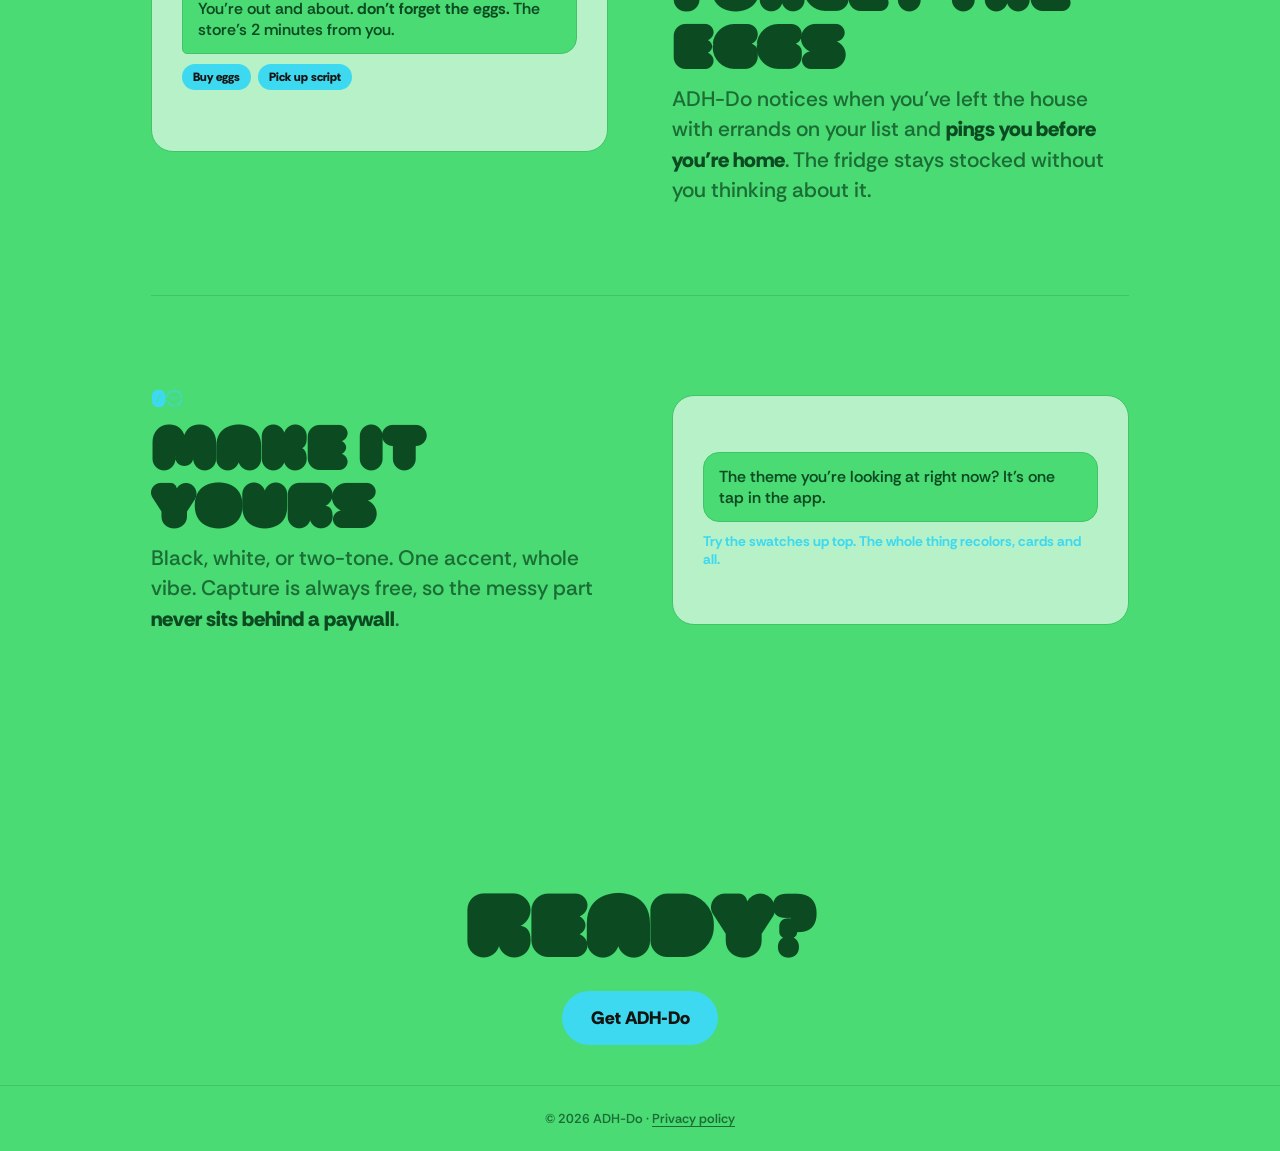
==== commit 9f2414e6: "Add files via upload" ====
--- a/features.html
+++ b/features.html
@@ -77,7 +77,7 @@
 .nav-cta{padding:.72em 1.6em;font-size:16px}
 
 /* footer */
-footer{border-top:1px solid var(--line);padding:24px var(--edge);display:flex;justify-content:space-between;
+footer{border-top:1px solid var(--line);padding:24px var(--edge);display:flex;justify-content:center;text-align:center;
   align-items:center;gap:12px;flex-wrap:wrap;color:var(--muted)}
 footer .wm{font-size:24px}
 footer .tiny{font-size:13px;font-weight:600}
@@ -215,6 +215,7 @@
 .legal p{margin:0 0 12px}.legal ul{margin:0 0 12px 1.2em}.legal li{margin-bottom:6px}
 .legal .note{background:var(--card);border:1px solid var(--line);border-radius:14px;padding:14px 16px;font-size:15px;color:var(--muted);margin-bottom:24px}
 .legal a{color:var(--accent);text-decoration:underline;text-underline-offset:3px}
+@media(max-width:640px){#themebar{gap:5px;margin-top:8px}.swatch{width:15px;height:15px}.swatch.acc{width:20px;height:20px}.swatch.sel{box-shadow:inset 0 0 0 1.2px rgba(140,140,140,.55),0 0 0 2px var(--text)}}
 </style></head><body data-page="features"><nav><div class="bar-left"><a class="wm" href="index.html" aria-label="ADH-Do">ADH<span class="do">Do</span></a></div><div id="themebar" aria-label="pick a theme"></div><div class="nav-right"><a class="btn nav-cta" href="https://apps.apple.com/app/idXXXXXXXXXX" data-todo="app-store-url" rel="noopener">Download</a></div></nav><section class="phead"><div class="k">What’s inside</div><h1>The cool <em>stuff</em></h1><p>The to-do app for brains that don’t. Here’s what it actually does.</p></section><div class="feat"><div class="frow"><div class="ftext"><div class="fnum">01</div><h2>The thought rink</h2><p>Your tasks float like pucks on ice. Fling them, finish them, and shove the dreaded ones into a corner where they’ll <b>stay put</b>. That’s the sea you just played with.</p></div><div class="fvis"><div class="mtask"><span class="b"></span><span class="t">Water the sad plant</span><span class="tag" style="background:var(--tag-health)">Health</span></div><div class="mtask"><span class="b"></span><span class="t">Open the scary email</span><span class="tag" style="background:var(--tag-quick)">Quick</span></div><div class="mtask" style="background:var(--accent);border-color:transparent"><span class="b" style="border-color:var(--accent-ink)"></span><span class="t" style="color:var(--accent-ink)">Pay rent</span><span class="tag" style="background:rgba(0,0,0,.14);color:var(--accent-ink)">Money</span></div></div></div><div class="frow flip"><div class="ftext"><div class="fnum">02</div><h2>A dump that sorts itself</h2><p>Type the chaos exactly as it falls out of your head. The AI tags it, ranks it, and breaks the scary ones small. And <b>nothing vanishes</b>: every item comes back as a task, a merge, or a skip it explains.</p></div><div class="fvis"><div class="mtask"><span class="t">"Call dentist, buy milk + eggs, gym??"</span></div><div class="arrow">Sorts into ↓</div><div class="mtask"><span class="t">Call dentist</span><span class="tag" style="background:var(--tag-quick)">Quick</span></div><div class="mtask"><span class="t">Buy milk + eggs</span><span class="tag" style="background:var(--tag-money)">Money</span></div><p class="mskip">Skipped: <b>gym</b>. Already on your list.</p></div></div><div class="frow"><div class="ftext"><div class="fnum">03</div><h2>A coach, not a nag</h2><p>Stuck on something big and shapeless? The coach breaks it down, picks your next move, and body-doubles til it’s done. Dry and funny when you’re fine, <b>steady and kind</b> when it’s heavy.</p></div><div class="fvis"><div class="bub">This one’s been paying rent in your brain. Let’s evict it. Just 5 minutes, I’ll sit here.</div><div class="chips"><span class="chip">Call now</span><span class="chip">Break it down</span></div></div></div><div class="frow flip"><div class="ftext"><div class="fnum">04</div><h2>Snap a task</h2><p>A photo of a parking ticket becomes a task with the <b>amount, due date, and pay link</b> already attached. The moment a real obligation usually gets lost, captured.</p></div><div class="fvis"><div class="mtask"><span class="t">A photo of a parking ticket</span></div><div class="arrow">Becomes ↓</div><div class="mtask"><span class="t">Pay parking ticket</span><span class="tag" style="background:var(--tag-money)">Money</span></div><div class="chips"><span class="chip">$45</span><span class="chip">Due Fri</span><span class="chip">Pay online</span></div></div></div><div class="frow"><div class="ftext"><div class="fnum">05</div><h2>Pick one for me</h2><p>Too many tabs open in your head? It grabs one and puts it in front of you. The point isn’t the perfect choice. It’s <b>skipping the choosing</b>.</p></div><div class="fvis"><div class="bub" style="text-align:center;font-family:var(--roena);font-size:22px;border-bottom-left-radius:16px">Pick one for me</div><div class="mtask" style="outline:3px solid var(--accent)"><span class="t">Return the library book</span><span class="tag" style="background:var(--tag-life)">Life</span></div><p class="mnote">Start here. That’s the whole decision.</p></div></div><div class="frow flip"><div class="ftext"><div class="fnum">06</div><h2>Don’t forget the eggs</h2><p>ADH-Do notices when you’ve left the house with errands on your list and <b>pings you before you’re home</b>. The fridge stays stocked without you thinking about it.</p></div><div class="fvis"><div class="bub">You’re out and about. <b>don’t forget the eggs.</b> The store’s 2 minutes from you.</div><div class="chips"><span class="chip">Buy eggs</span><span class="chip">Pick up script</span></div></div></div><div class="frow"><div class="ftext"><div class="fnum">07</div><h2>Make it yours</h2><p>Black, white, or two-tone. One accent, whole vibe. Capture is always free, so the messy part <b>never sits behind a paywall</b>.</p></div><div class="fvis"><div class="bub" style="border-bottom-left-radius:16px">The theme you’re looking at right now? It’s one tap in the app.</div><p class="mnote">Try the swatches up top. The whole thing recolors, cards and all.</p></div></div></div><section class="phead"><h1 style="font-size:clamp(40px,8vw,90px)">Ready?</h1><div class="stores" style="justify-content:center;margin-top:26px"><a class="btn" href="https://apps.apple.com/app/idXXXXXXXXXX" data-todo="app-store-url" rel="noopener">Get ADH-Do</a></div></section><footer><span class="tiny">© 2026 ADH-Do · <a class="foot-link" href="privacy.html">Privacy policy</a></span></footer><script>
 (function(){
   var DP=[
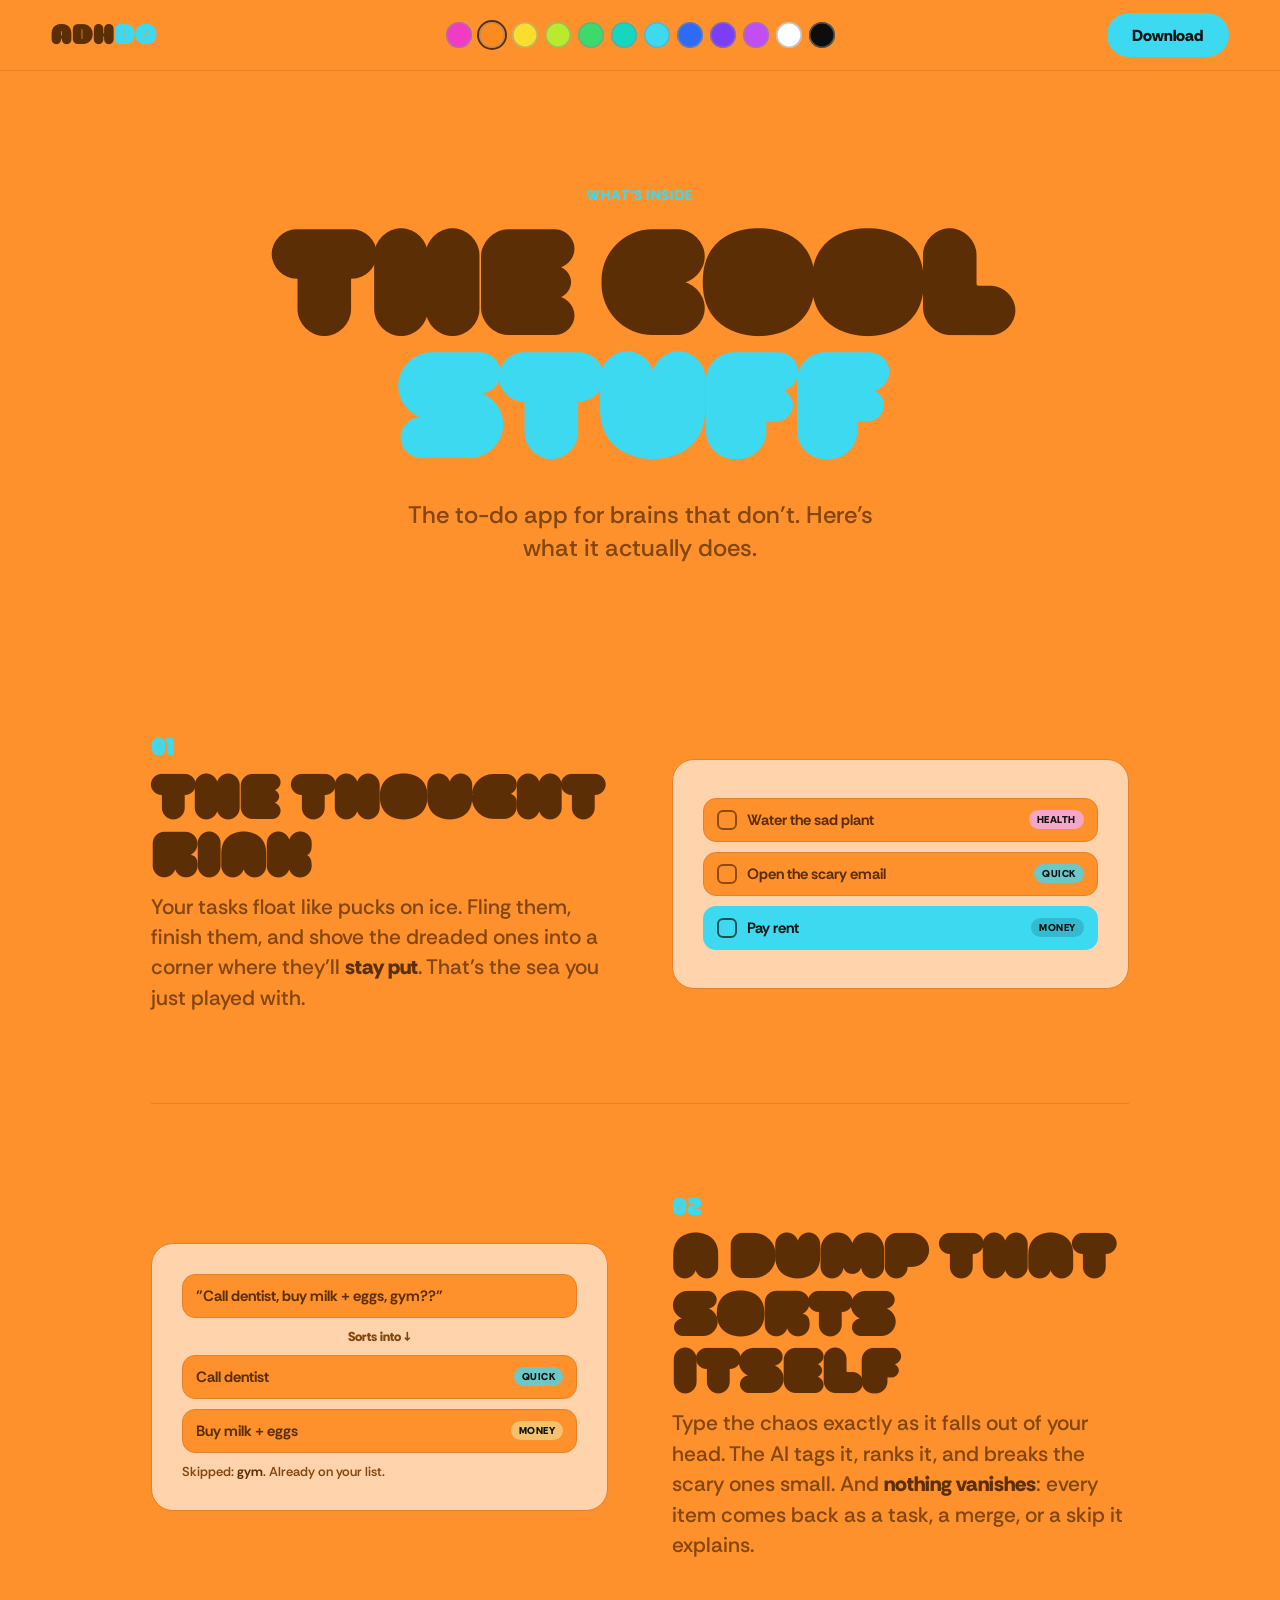
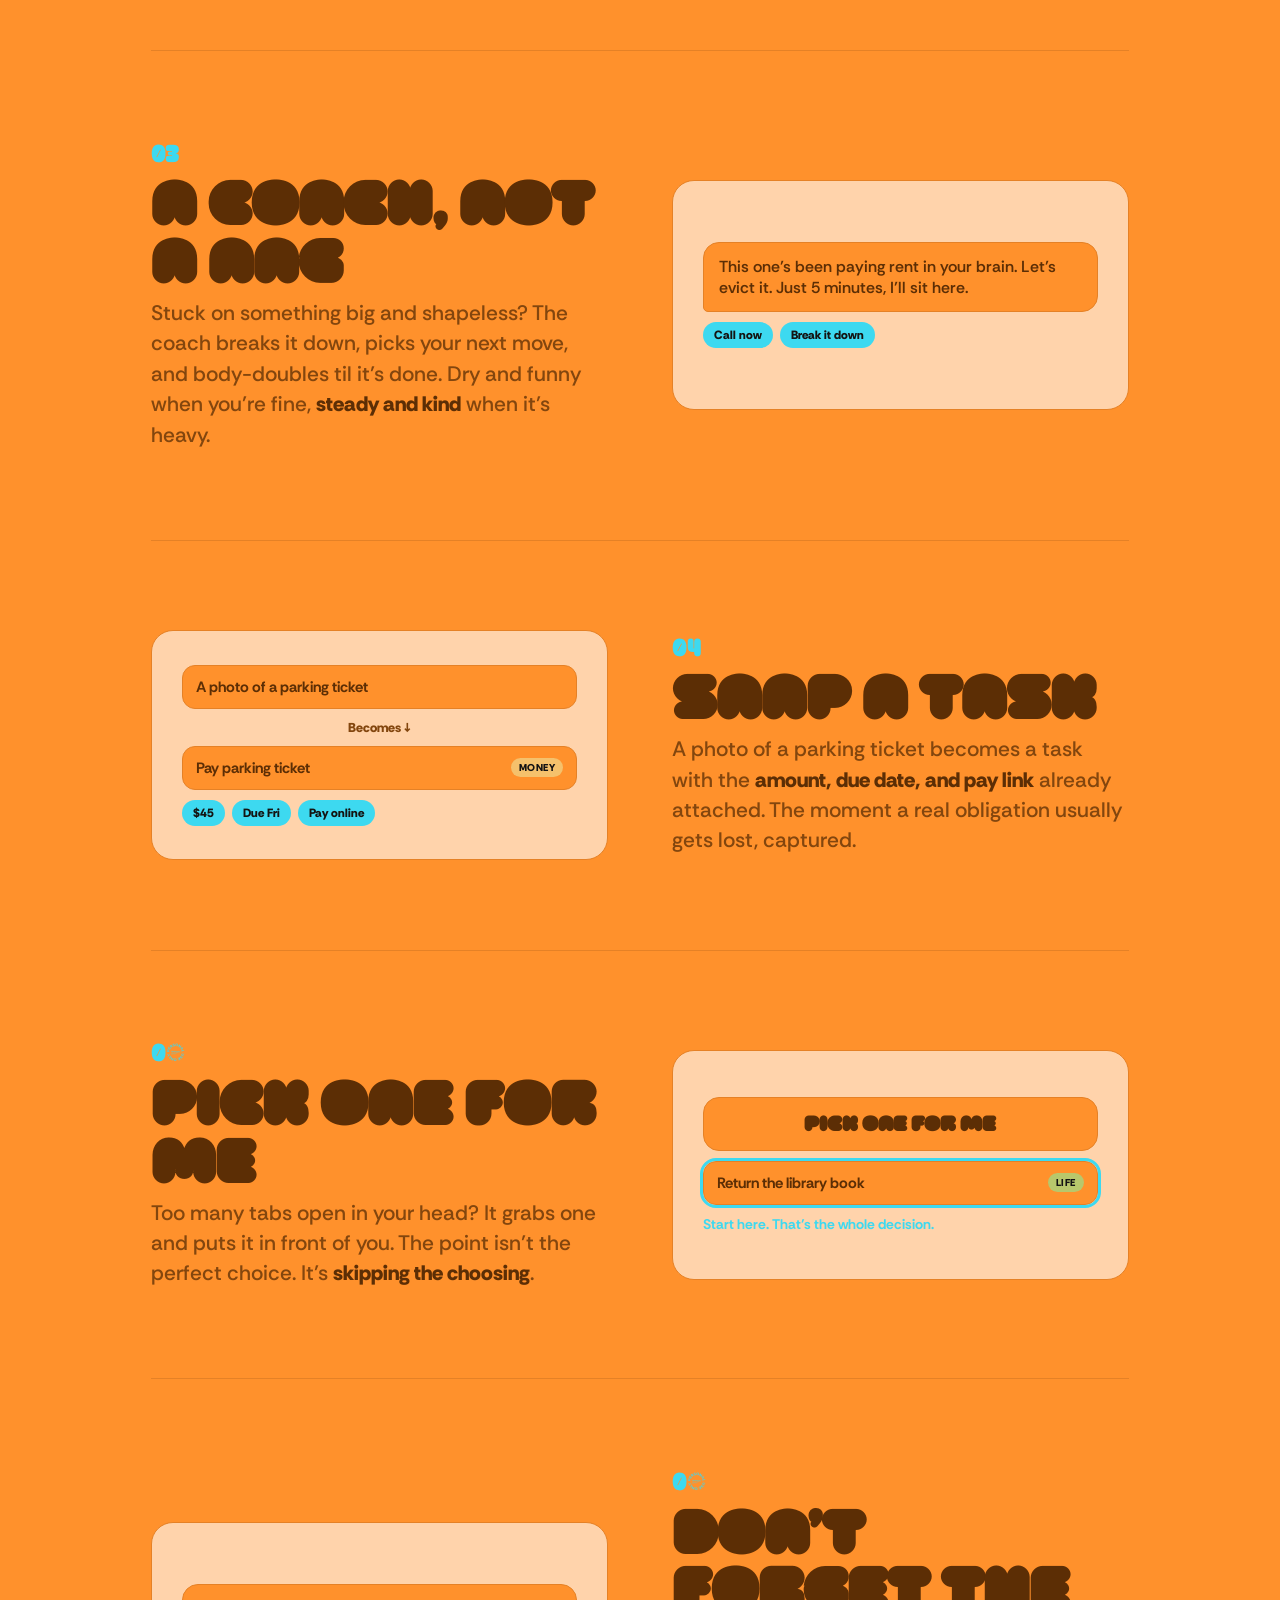
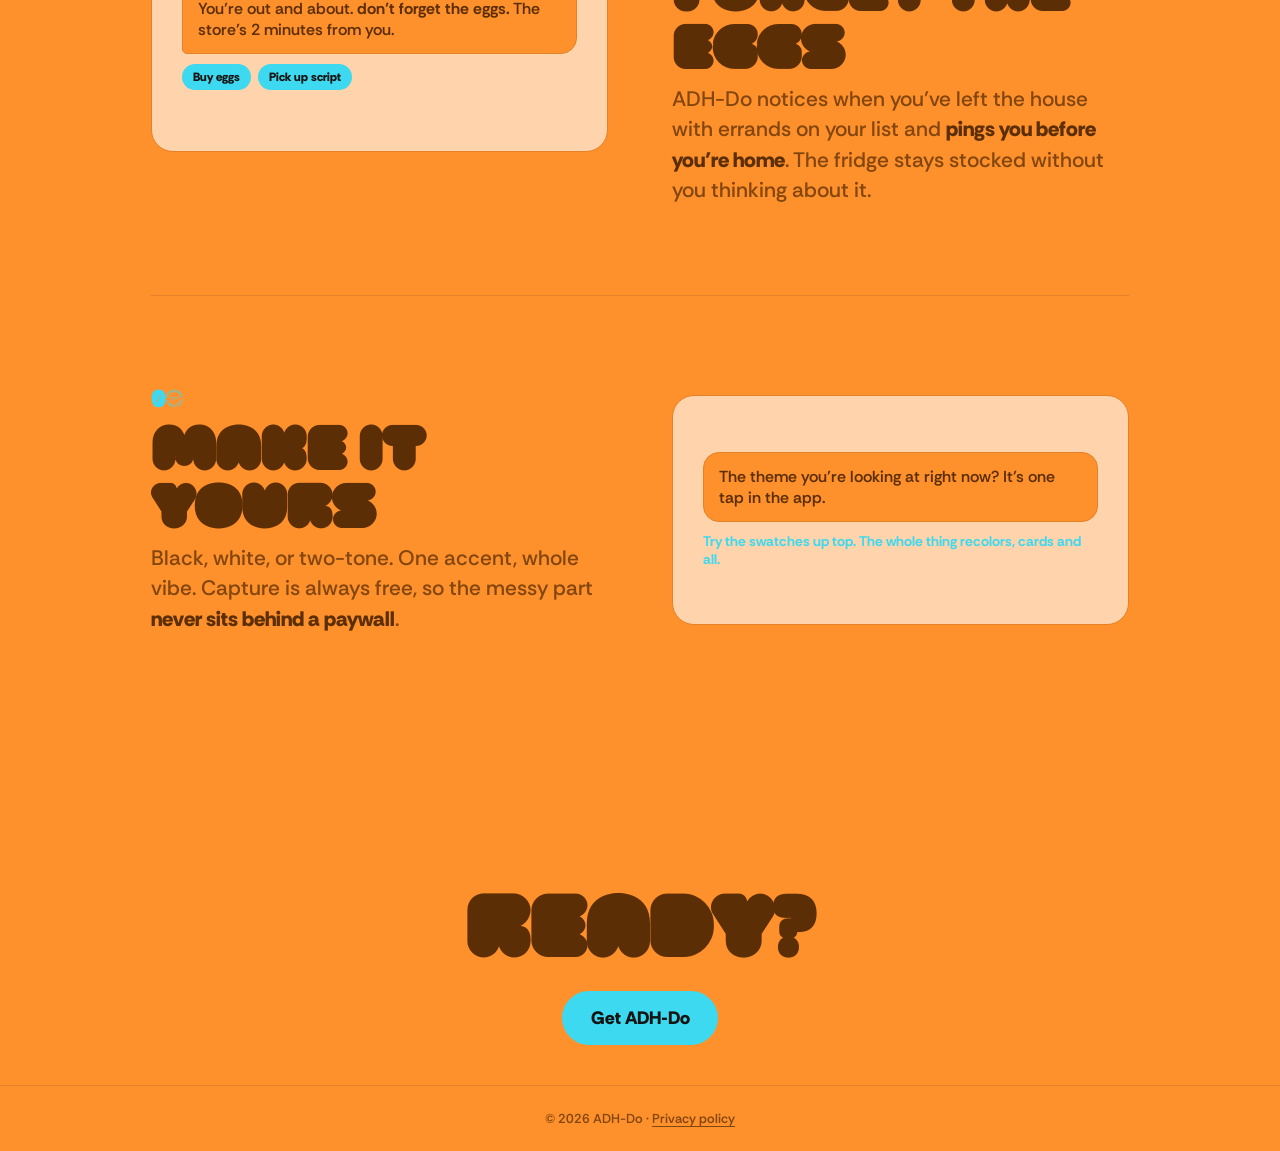
==== commit 30deb6cd: "Add files via upload" ====
--- a/features.html
+++ b/features.html
@@ -60,7 +60,7 @@
 .navlink.active{opacity:1;color:var(--accent)}
 .nav-right{flex:1 1 0;display:flex;align-items:center;gap:14px;justify-content:flex-end}
 #themebar{flex:0 0 auto;display:flex;align-items:center;gap:7px;flex-wrap:wrap;justify-content:center}
-.swatch{width:20px;height:20px;border-radius:50%;border:none;position:relative;padding:0;
+.swatch{width:26px;height:26px;border-radius:50%;border:none;position:relative;padding:0;
   box-shadow:inset 0 0 0 1.6px rgba(140,140,140,.55);transition:transform .12s}
 .swatch:hover{transform:scale(1.18)}
 .swatch:focus-visible{outline:2px solid var(--text);outline-offset:2px}
@@ -202,7 +202,7 @@
 
 
 .swatch{animation:swin .22s cubic-bezier(.2,1.3,.4,1) both}
-.swatch.acc{width:26px;height:26px}
+
 @keyframes swin{from{transform:scale(.4);opacity:0}}
 @media (prefers-reduced-motion:reduce){.swatch{animation:none}}
 .foot-link{color:var(--muted);text-decoration:underline;text-underline-offset:3px}.foot-link:hover{color:var(--accent)}
@@ -215,7 +215,7 @@
 .legal p{margin:0 0 12px}.legal ul{margin:0 0 12px 1.2em}.legal li{margin-bottom:6px}
 .legal .note{background:var(--card);border:1px solid var(--line);border-radius:14px;padding:14px 16px;font-size:15px;color:var(--muted);margin-bottom:24px}
 .legal a{color:var(--accent);text-decoration:underline;text-underline-offset:3px}
-@media(max-width:640px){#themebar{gap:5px;margin-top:8px}.swatch{width:15px;height:15px}.swatch.acc{width:20px;height:20px}.swatch.sel{box-shadow:inset 0 0 0 1.2px rgba(140,140,140,.55),0 0 0 2px var(--text)}}
+@media(max-width:640px){#themebar{gap:5px;margin-top:8px}.swatch{width:20px;height:20px}.swatch.sel{box-shadow:inset 0 0 0 1.2px rgba(140,140,140,.55),0 0 0 2px var(--text)}}
 </style></head><body data-page="features"><nav><div class="bar-left"><a class="wm" href="index.html" aria-label="ADH-Do">ADH<span class="do">Do</span></a></div><div id="themebar" aria-label="pick a theme"></div><div class="nav-right"><a class="btn nav-cta" href="https://apps.apple.com/app/idXXXXXXXXXX" data-todo="app-store-url" rel="noopener">Download</a></div></nav><section class="phead"><div class="k">What’s inside</div><h1>The cool <em>stuff</em></h1><p>The to-do app for brains that don’t. Here’s what it actually does.</p></section><div class="feat"><div class="frow"><div class="ftext"><div class="fnum">01</div><h2>The thought rink</h2><p>Your tasks float like pucks on ice. Fling them, finish them, and shove the dreaded ones into a corner where they’ll <b>stay put</b>. That’s the sea you just played with.</p></div><div class="fvis"><div class="mtask"><span class="b"></span><span class="t">Water the sad plant</span><span class="tag" style="background:var(--tag-health)">Health</span></div><div class="mtask"><span class="b"></span><span class="t">Open the scary email</span><span class="tag" style="background:var(--tag-quick)">Quick</span></div><div class="mtask" style="background:var(--accent);border-color:transparent"><span class="b" style="border-color:var(--accent-ink)"></span><span class="t" style="color:var(--accent-ink)">Pay rent</span><span class="tag" style="background:rgba(0,0,0,.14);color:var(--accent-ink)">Money</span></div></div></div><div class="frow flip"><div class="ftext"><div class="fnum">02</div><h2>A dump that sorts itself</h2><p>Type the chaos exactly as it falls out of your head. The AI tags it, ranks it, and breaks the scary ones small. And <b>nothing vanishes</b>: every item comes back as a task, a merge, or a skip it explains.</p></div><div class="fvis"><div class="mtask"><span class="t">"Call dentist, buy milk + eggs, gym??"</span></div><div class="arrow">Sorts into ↓</div><div class="mtask"><span class="t">Call dentist</span><span class="tag" style="background:var(--tag-quick)">Quick</span></div><div class="mtask"><span class="t">Buy milk + eggs</span><span class="tag" style="background:var(--tag-money)">Money</span></div><p class="mskip">Skipped: <b>gym</b>. Already on your list.</p></div></div><div class="frow"><div class="ftext"><div class="fnum">03</div><h2>A coach, not a nag</h2><p>Stuck on something big and shapeless? The coach breaks it down, picks your next move, and body-doubles til it’s done. Dry and funny when you’re fine, <b>steady and kind</b> when it’s heavy.</p></div><div class="fvis"><div class="bub">This one’s been paying rent in your brain. Let’s evict it. Just 5 minutes, I’ll sit here.</div><div class="chips"><span class="chip">Call now</span><span class="chip">Break it down</span></div></div></div><div class="frow flip"><div class="ftext"><div class="fnum">04</div><h2>Snap a task</h2><p>A photo of a parking ticket becomes a task with the <b>amount, due date, and pay link</b> already attached. The moment a real obligation usually gets lost, captured.</p></div><div class="fvis"><div class="mtask"><span class="t">A photo of a parking ticket</span></div><div class="arrow">Becomes ↓</div><div class="mtask"><span class="t">Pay parking ticket</span><span class="tag" style="background:var(--tag-money)">Money</span></div><div class="chips"><span class="chip">$45</span><span class="chip">Due Fri</span><span class="chip">Pay online</span></div></div></div><div class="frow"><div class="ftext"><div class="fnum">05</div><h2>Pick one for me</h2><p>Too many tabs open in your head? It grabs one and puts it in front of you. The point isn’t the perfect choice. It’s <b>skipping the choosing</b>.</p></div><div class="fvis"><div class="bub" style="text-align:center;font-family:var(--roena);font-size:22px;border-bottom-left-radius:16px">Pick one for me</div><div class="mtask" style="outline:3px solid var(--accent)"><span class="t">Return the library book</span><span class="tag" style="background:var(--tag-life)">Life</span></div><p class="mnote">Start here. That’s the whole decision.</p></div></div><div class="frow flip"><div class="ftext"><div class="fnum">06</div><h2>Don’t forget the eggs</h2><p>ADH-Do notices when you’ve left the house with errands on your list and <b>pings you before you’re home</b>. The fridge stays stocked without you thinking about it.</p></div><div class="fvis"><div class="bub">You’re out and about. <b>don’t forget the eggs.</b> The store’s 2 minutes from you.</div><div class="chips"><span class="chip">Buy eggs</span><span class="chip">Pick up script</span></div></div></div><div class="frow"><div class="ftext"><div class="fnum">07</div><h2>Make it yours</h2><p>Black, white, or two-tone. One accent, whole vibe. Capture is always free, so the messy part <b>never sits behind a paywall</b>.</p></div><div class="fvis"><div class="bub" style="border-bottom-left-radius:16px">The theme you’re looking at right now? It’s one tap in the app.</div><p class="mnote">Try the swatches up top. The whole thing recolors, cards and all.</p></div></div></div><section class="phead"><h1 style="font-size:clamp(40px,8vw,90px)">Ready?</h1><div class="stores" style="justify-content:center;margin-top:26px"><a class="btn" href="https://apps.apple.com/app/idXXXXXXXXXX" data-todo="app-store-url" rel="noopener">Get ADH-Do</a></div></section><footer><span class="tiny">© 2026 ADH-Do · <a class="foot-link" href="privacy.html">Privacy policy</a></span></footer><script>
 (function(){
   var DP=[
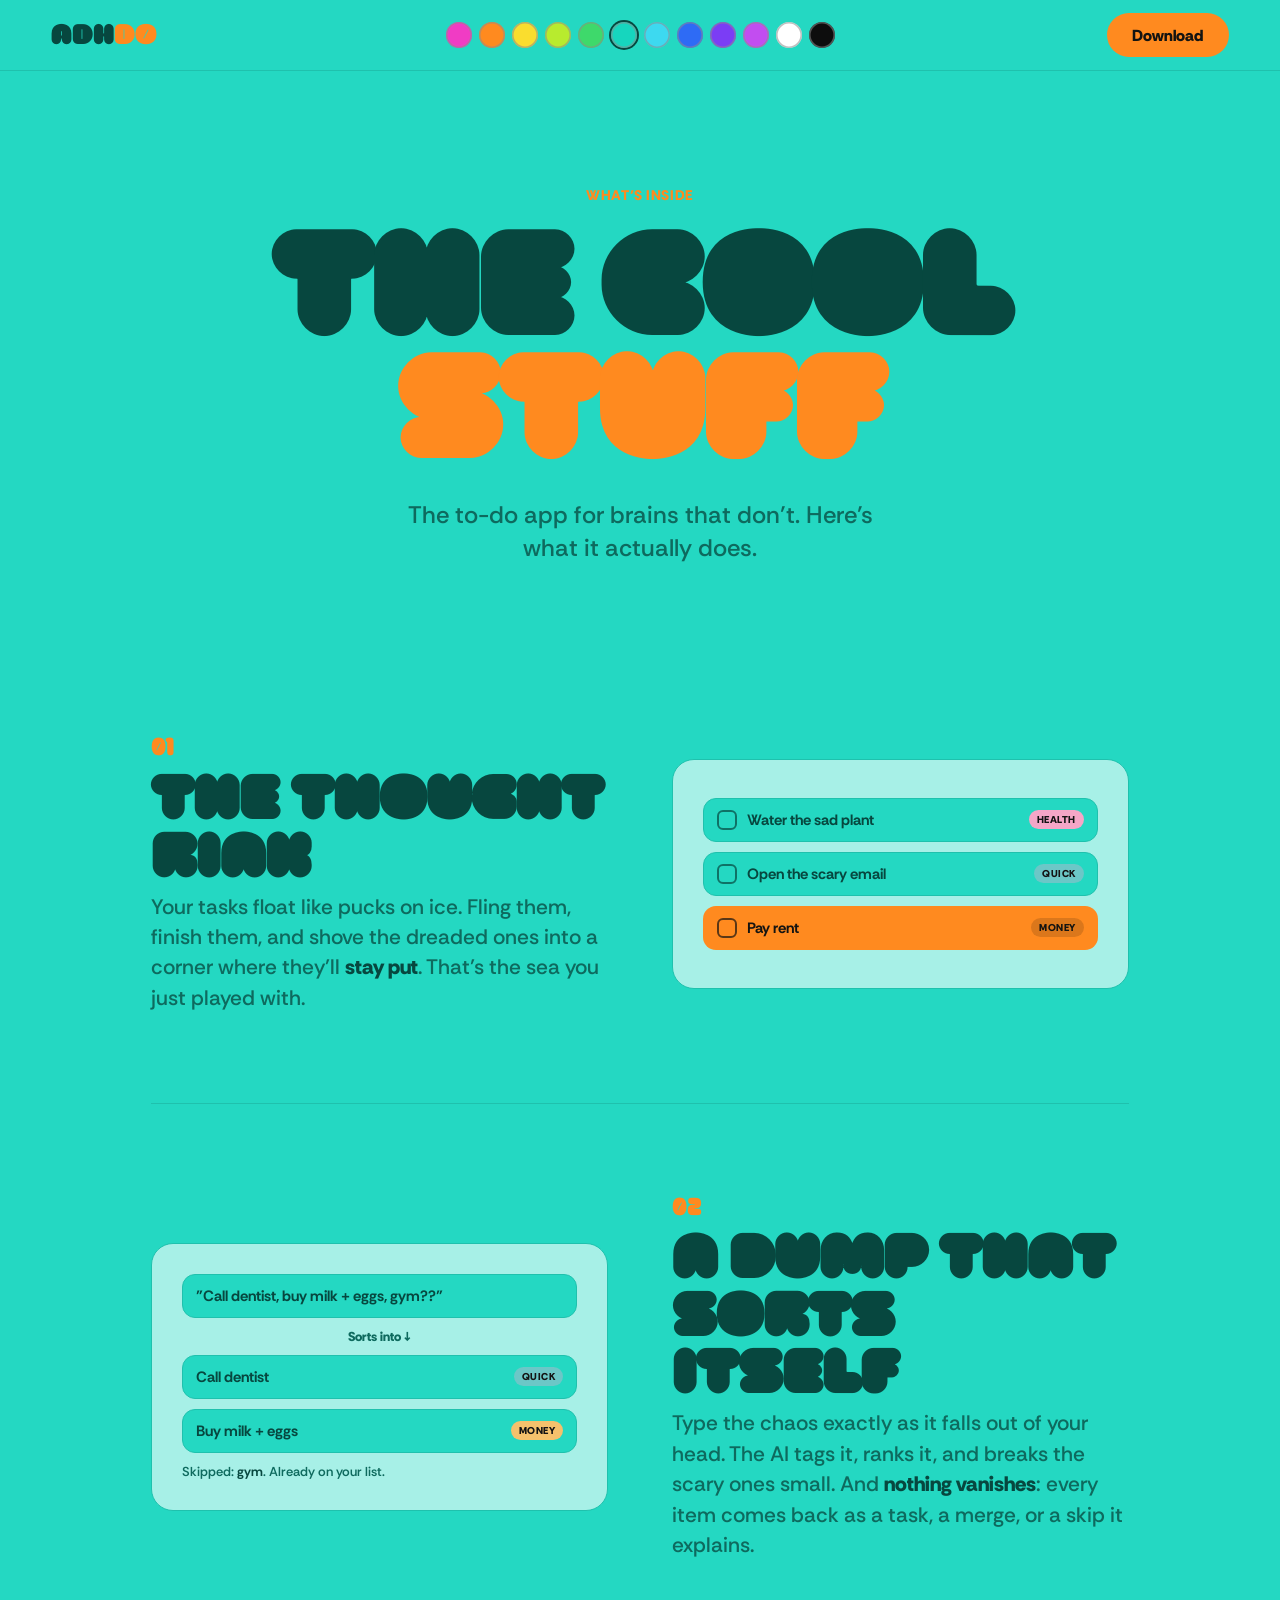
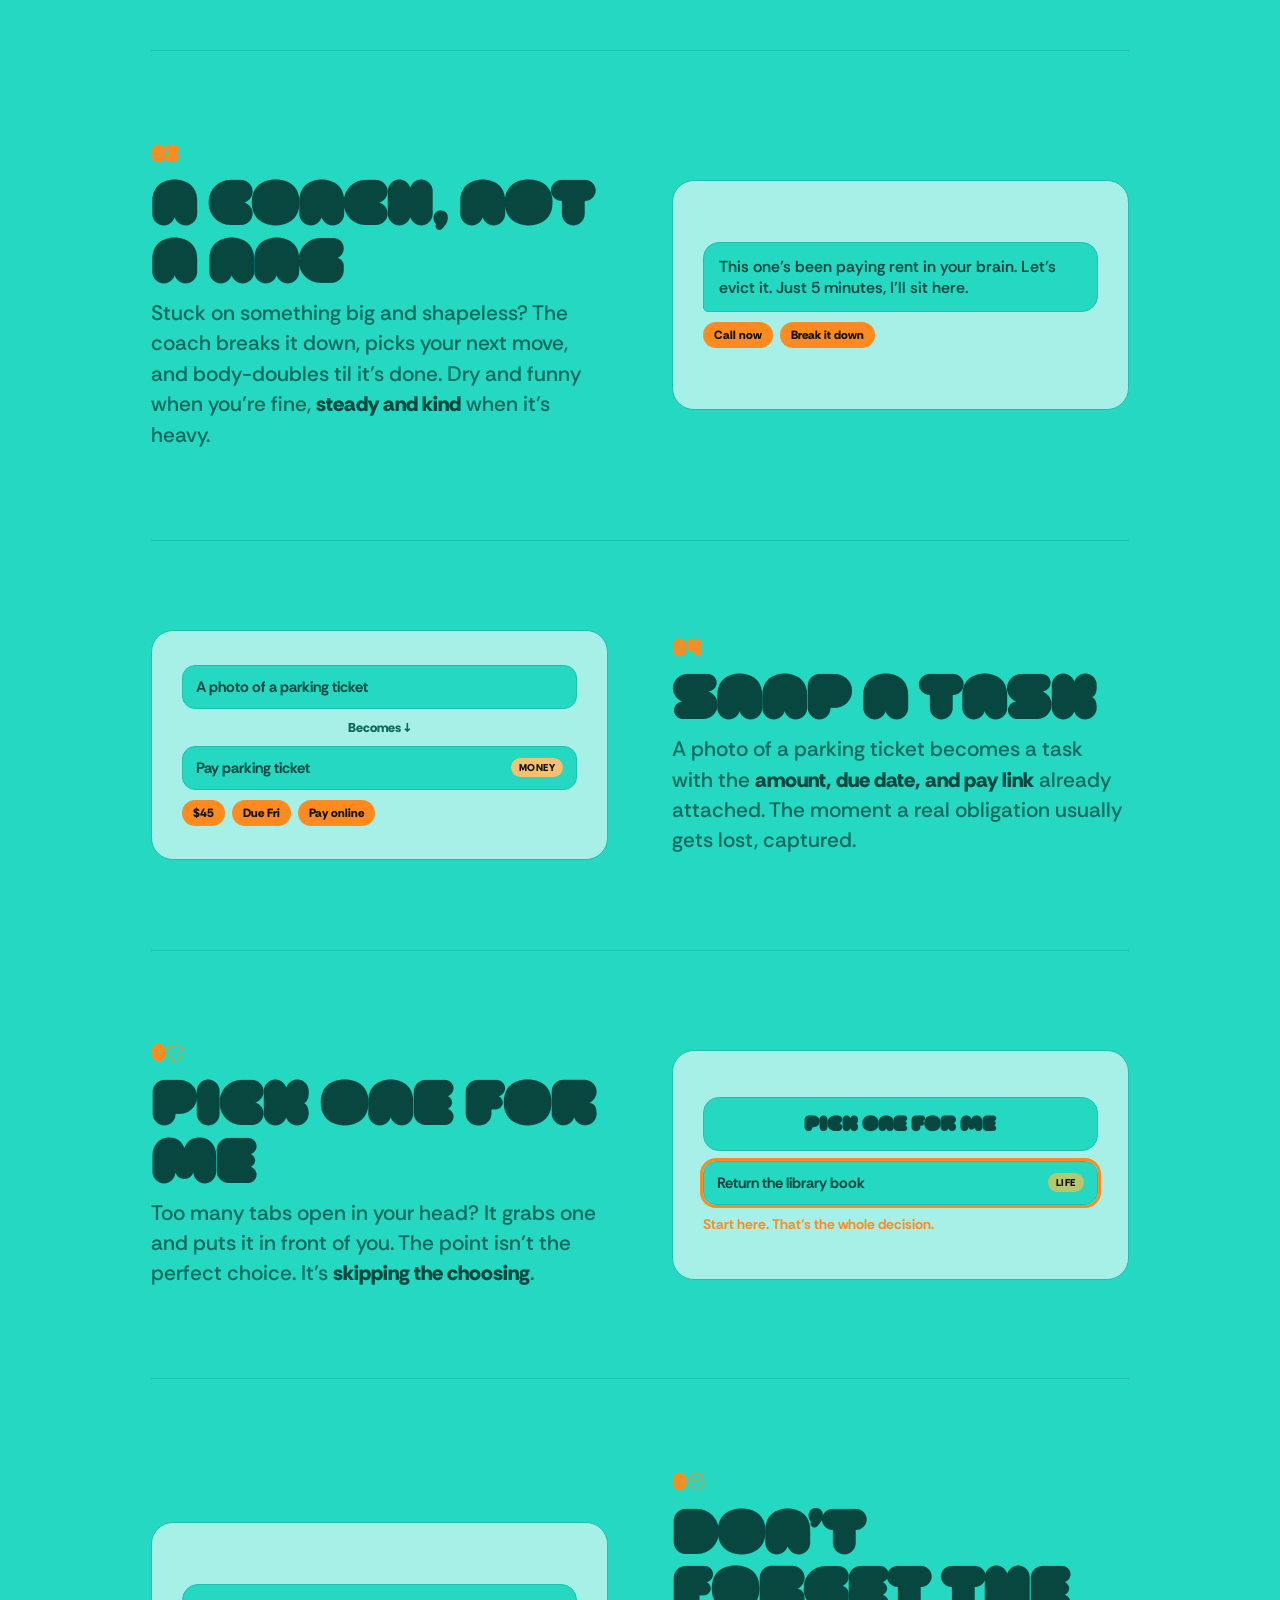
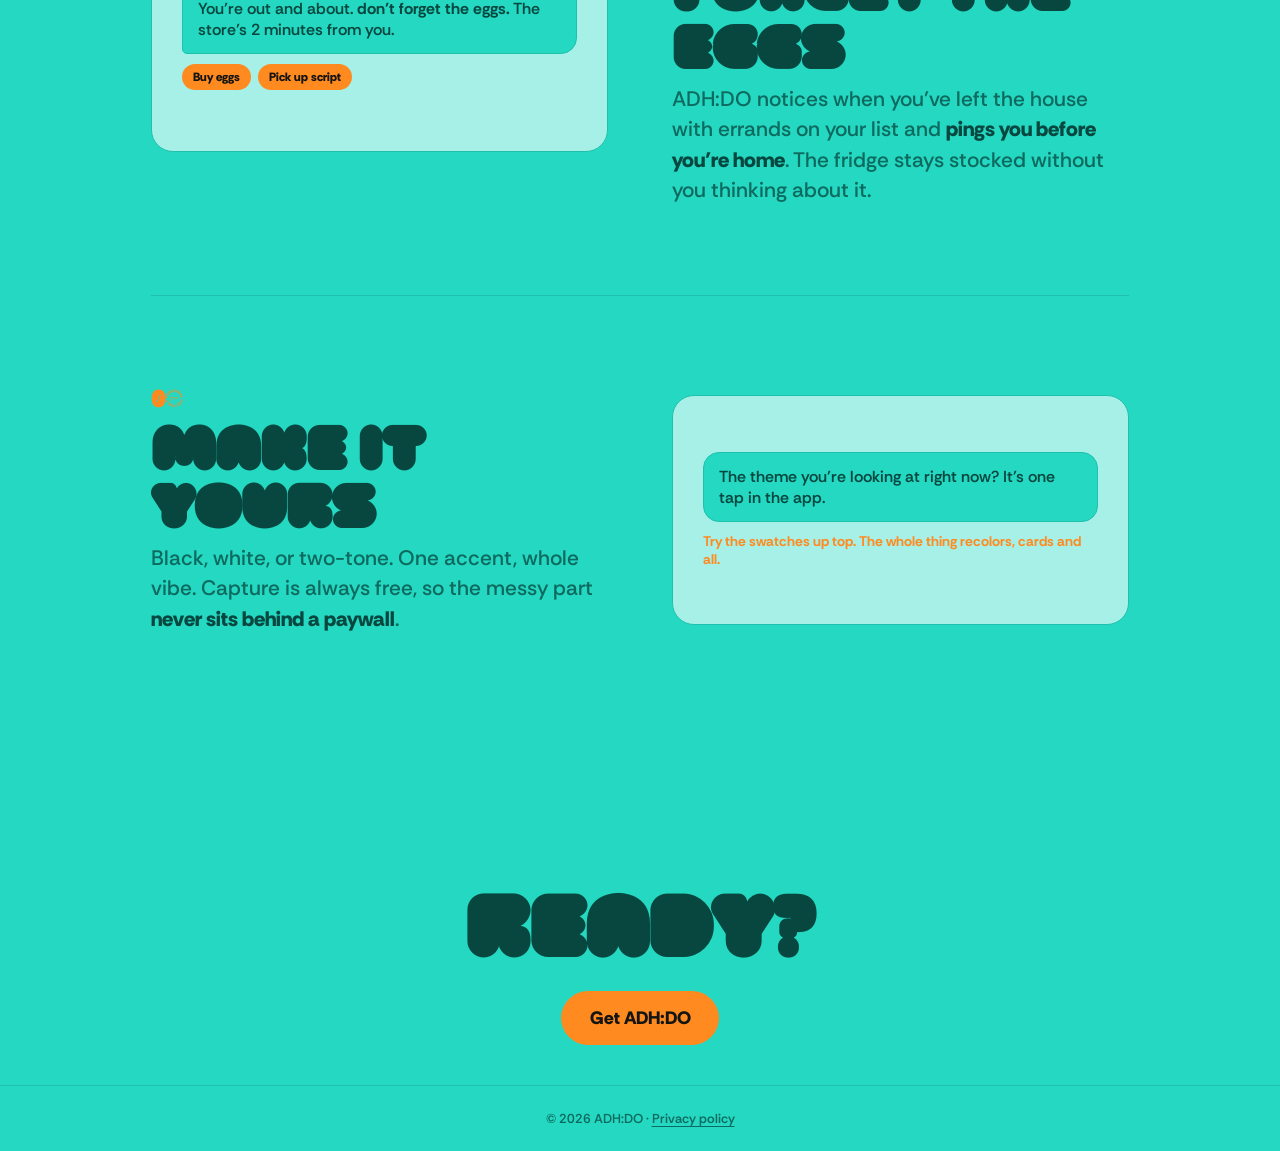
==== commit 0d171d8e: "Add files via upload" ====
--- a/features.html
+++ b/features.html
@@ -1,4 +1,4 @@
-<!doctype html><html lang="en"><head><meta charset="utf-8"><meta name="viewport" content="width=device-width, initial-scale=1, maximum-scale=1"><title>ADH-Do. Features</title><meta name="description" content="everything ADH-Do does: the thought rink, self-sorting brain dump, the coach, snap-a-task, and more."><link rel="preconnect" href="https://fonts.googleapis.com"><link rel="preconnect" href="https://fonts.gstatic.com" crossorigin><link href="https://fonts.googleapis.com/css2?family=Rethink+Sans:wght@500;600;700;800&display=swap" rel="stylesheet"><style>
+<!doctype html><html lang="en"><head><meta charset="utf-8"><meta name="viewport" content="width=device-width, initial-scale=1, maximum-scale=1"><title>Features | ADH:DO</title><meta name="description" content="What ADH:DO does: the thought rink, the brain dump that sorts itself, the coach, snap-a-task, and more."><link rel="canonical" href="https://www.adhdoapp.com/features"><link rel="icon" type="image/png" href="/favicon.png"><link rel="apple-touch-icon" href="/apple-touch-icon.png"><meta name="theme-color" content="#C24DF0"><meta property="og:type" content="website"><meta property="og:site_name" content="ADH:DO"><meta property="og:url" content="https://www.adhdoapp.com/features"><meta property="og:title" content="Features | ADH:DO"><meta property="og:description" content="What ADH:DO does: the thought rink, the brain dump that sorts itself, the coach, snap-a-task, and more."><meta property="og:image" content="https://www.adhdoapp.com/og.png"><meta property="og:image:width" content="1200"><meta property="og:image:height" content="630"><meta property="og:image:alt" content="ADH:DO: floating task cards, some on fire, on a purple screen"><meta name="twitter:card" content="summary_large_image"><meta name="twitter:title" content="Features | ADH:DO"><meta name="twitter:description" content="What ADH:DO does: the thought rink, the brain dump that sorts itself, the coach, snap-a-task, and more."><meta name="twitter:image" content="https://www.adhdoapp.com/og.png"><meta name="robots" content="noindex,nofollow"><link rel="preconnect" href="https://fonts.googleapis.com"><link rel="preconnect" href="https://fonts.gstatic.com" crossorigin><link href="https://fonts.googleapis.com/css2?family=Rethink+Sans:wght@500;600;700;800&display=swap" rel="stylesheet"><style>
 :root{
   /* vocabulary */
   --c-magenta:#F03CC4;
@@ -216,7 +216,7 @@
 .legal .note{background:var(--card);border:1px solid var(--line);border-radius:14px;padding:14px 16px;font-size:15px;color:var(--muted);margin-bottom:24px}
 .legal a{color:var(--accent);text-decoration:underline;text-underline-offset:3px}
 @media(max-width:640px){#themebar{gap:5px;margin-top:8px}.swatch{width:20px;height:20px}.swatch.sel{box-shadow:inset 0 0 0 1.2px rgba(140,140,140,.55),0 0 0 2px var(--text)}}
-</style></head><body data-page="features"><nav><div class="bar-left"><a class="wm" href="index.html" aria-label="ADH-Do">ADH<span class="do">Do</span></a></div><div id="themebar" aria-label="pick a theme"></div><div class="nav-right"><a class="btn nav-cta" href="https://apps.apple.com/app/idXXXXXXXXXX" data-todo="app-store-url" rel="noopener">Download</a></div></nav><section class="phead"><div class="k">What’s inside</div><h1>The cool <em>stuff</em></h1><p>The to-do app for brains that don’t. Here’s what it actually does.</p></section><div class="feat"><div class="frow"><div class="ftext"><div class="fnum">01</div><h2>The thought rink</h2><p>Your tasks float like pucks on ice. Fling them, finish them, and shove the dreaded ones into a corner where they’ll <b>stay put</b>. That’s the sea you just played with.</p></div><div class="fvis"><div class="mtask"><span class="b"></span><span class="t">Water the sad plant</span><span class="tag" style="background:var(--tag-health)">Health</span></div><div class="mtask"><span class="b"></span><span class="t">Open the scary email</span><span class="tag" style="background:var(--tag-quick)">Quick</span></div><div class="mtask" style="background:var(--accent);border-color:transparent"><span class="b" style="border-color:var(--accent-ink)"></span><span class="t" style="color:var(--accent-ink)">Pay rent</span><span class="tag" style="background:rgba(0,0,0,.14);color:var(--accent-ink)">Money</span></div></div></div><div class="frow flip"><div class="ftext"><div class="fnum">02</div><h2>A dump that sorts itself</h2><p>Type the chaos exactly as it falls out of your head. The AI tags it, ranks it, and breaks the scary ones small. And <b>nothing vanishes</b>: every item comes back as a task, a merge, or a skip it explains.</p></div><div class="fvis"><div class="mtask"><span class="t">"Call dentist, buy milk + eggs, gym??"</span></div><div class="arrow">Sorts into ↓</div><div class="mtask"><span class="t">Call dentist</span><span class="tag" style="background:var(--tag-quick)">Quick</span></div><div class="mtask"><span class="t">Buy milk + eggs</span><span class="tag" style="background:var(--tag-money)">Money</span></div><p class="mskip">Skipped: <b>gym</b>. Already on your list.</p></div></div><div class="frow"><div class="ftext"><div class="fnum">03</div><h2>A coach, not a nag</h2><p>Stuck on something big and shapeless? The coach breaks it down, picks your next move, and body-doubles til it’s done. Dry and funny when you’re fine, <b>steady and kind</b> when it’s heavy.</p></div><div class="fvis"><div class="bub">This one’s been paying rent in your brain. Let’s evict it. Just 5 minutes, I’ll sit here.</div><div class="chips"><span class="chip">Call now</span><span class="chip">Break it down</span></div></div></div><div class="frow flip"><div class="ftext"><div class="fnum">04</div><h2>Snap a task</h2><p>A photo of a parking ticket becomes a task with the <b>amount, due date, and pay link</b> already attached. The moment a real obligation usually gets lost, captured.</p></div><div class="fvis"><div class="mtask"><span class="t">A photo of a parking ticket</span></div><div class="arrow">Becomes ↓</div><div class="mtask"><span class="t">Pay parking ticket</span><span class="tag" style="background:var(--tag-money)">Money</span></div><div class="chips"><span class="chip">$45</span><span class="chip">Due Fri</span><span class="chip">Pay online</span></div></div></div><div class="frow"><div class="ftext"><div class="fnum">05</div><h2>Pick one for me</h2><p>Too many tabs open in your head? It grabs one and puts it in front of you. The point isn’t the perfect choice. It’s <b>skipping the choosing</b>.</p></div><div class="fvis"><div class="bub" style="text-align:center;font-family:var(--roena);font-size:22px;border-bottom-left-radius:16px">Pick one for me</div><div class="mtask" style="outline:3px solid var(--accent)"><span class="t">Return the library book</span><span class="tag" style="background:var(--tag-life)">Life</span></div><p class="mnote">Start here. That’s the whole decision.</p></div></div><div class="frow flip"><div class="ftext"><div class="fnum">06</div><h2>Don’t forget the eggs</h2><p>ADH-Do notices when you’ve left the house with errands on your list and <b>pings you before you’re home</b>. The fridge stays stocked without you thinking about it.</p></div><div class="fvis"><div class="bub">You’re out and about. <b>don’t forget the eggs.</b> The store’s 2 minutes from you.</div><div class="chips"><span class="chip">Buy eggs</span><span class="chip">Pick up script</span></div></div></div><div class="frow"><div class="ftext"><div class="fnum">07</div><h2>Make it yours</h2><p>Black, white, or two-tone. One accent, whole vibe. Capture is always free, so the messy part <b>never sits behind a paywall</b>.</p></div><div class="fvis"><div class="bub" style="border-bottom-left-radius:16px">The theme you’re looking at right now? It’s one tap in the app.</div><p class="mnote">Try the swatches up top. The whole thing recolors, cards and all.</p></div></div></div><section class="phead"><h1 style="font-size:clamp(40px,8vw,90px)">Ready?</h1><div class="stores" style="justify-content:center;margin-top:26px"><a class="btn" href="https://apps.apple.com/app/idXXXXXXXXXX" data-todo="app-store-url" rel="noopener">Get ADH-Do</a></div></section><footer><span class="tiny">© 2026 ADH-Do · <a class="foot-link" href="privacy.html">Privacy policy</a></span></footer><script>
+</style></head><body data-page="features"><nav><div class="bar-left"><a class="wm" href="index.html" aria-label="ADH:DO">ADH<span class="do">Do</span></a></div><div id="themebar" aria-label="pick a theme"></div><div class="nav-right"><a class="btn nav-cta" href="https://apps.apple.com/us/app/adh-do/id6757678709" rel="noopener">Download</a></div></nav><section class="phead"><div class="k">What’s inside</div><h1>The cool <em>stuff</em></h1><p>The to-do app for brains that don’t. Here’s what it actually does.</p></section><div class="feat"><div class="frow"><div class="ftext"><div class="fnum">01</div><h2>The thought rink</h2><p>Your tasks float like pucks on ice. Fling them, finish them, and shove the dreaded ones into a corner where they’ll <b>stay put</b>. That’s the sea you just played with.</p></div><div class="fvis"><div class="mtask"><span class="b"></span><span class="t">Water the sad plant</span><span class="tag" style="background:var(--tag-health)">Health</span></div><div class="mtask"><span class="b"></span><span class="t">Open the scary email</span><span class="tag" style="background:var(--tag-quick)">Quick</span></div><div class="mtask" style="background:var(--accent);border-color:transparent"><span class="b" style="border-color:var(--accent-ink)"></span><span class="t" style="color:var(--accent-ink)">Pay rent</span><span class="tag" style="background:rgba(0,0,0,.14);color:var(--accent-ink)">Money</span></div></div></div><div class="frow flip"><div class="ftext"><div class="fnum">02</div><h2>A dump that sorts itself</h2><p>Type the chaos exactly as it falls out of your head. The AI tags it, ranks it, and breaks the scary ones small. And <b>nothing vanishes</b>: every item comes back as a task, a merge, or a skip it explains.</p></div><div class="fvis"><div class="mtask"><span class="t">"Call dentist, buy milk + eggs, gym??"</span></div><div class="arrow">Sorts into ↓</div><div class="mtask"><span class="t">Call dentist</span><span class="tag" style="background:var(--tag-quick)">Quick</span></div><div class="mtask"><span class="t">Buy milk + eggs</span><span class="tag" style="background:var(--tag-money)">Money</span></div><p class="mskip">Skipped: <b>gym</b>. Already on your list.</p></div></div><div class="frow"><div class="ftext"><div class="fnum">03</div><h2>A coach, not a nag</h2><p>Stuck on something big and shapeless? The coach breaks it down, picks your next move, and body-doubles til it’s done. Dry and funny when you’re fine, <b>steady and kind</b> when it’s heavy.</p></div><div class="fvis"><div class="bub">This one’s been paying rent in your brain. Let’s evict it. Just 5 minutes, I’ll sit here.</div><div class="chips"><span class="chip">Call now</span><span class="chip">Break it down</span></div></div></div><div class="frow flip"><div class="ftext"><div class="fnum">04</div><h2>Snap a task</h2><p>A photo of a parking ticket becomes a task with the <b>amount, due date, and pay link</b> already attached. The moment a real obligation usually gets lost, captured.</p></div><div class="fvis"><div class="mtask"><span class="t">A photo of a parking ticket</span></div><div class="arrow">Becomes ↓</div><div class="mtask"><span class="t">Pay parking ticket</span><span class="tag" style="background:var(--tag-money)">Money</span></div><div class="chips"><span class="chip">$45</span><span class="chip">Due Fri</span><span class="chip">Pay online</span></div></div></div><div class="frow"><div class="ftext"><div class="fnum">05</div><h2>Pick one for me</h2><p>Too many tabs open in your head? It grabs one and puts it in front of you. The point isn’t the perfect choice. It’s <b>skipping the choosing</b>.</p></div><div class="fvis"><div class="bub" style="text-align:center;font-family:var(--roena);font-size:22px;border-bottom-left-radius:16px">Pick one for me</div><div class="mtask" style="outline:3px solid var(--accent)"><span class="t">Return the library book</span><span class="tag" style="background:var(--tag-life)">Life</span></div><p class="mnote">Start here. That’s the whole decision.</p></div></div><div class="frow flip"><div class="ftext"><div class="fnum">06</div><h2>Don’t forget the eggs</h2><p>ADH:DO notices when you’ve left the house with errands on your list and <b>pings you before you’re home</b>. The fridge stays stocked without you thinking about it.</p></div><div class="fvis"><div class="bub">You’re out and about. <b>don’t forget the eggs.</b> The store’s 2 minutes from you.</div><div class="chips"><span class="chip">Buy eggs</span><span class="chip">Pick up script</span></div></div></div><div class="frow"><div class="ftext"><div class="fnum">07</div><h2>Make it yours</h2><p>Black, white, or two-tone. One accent, whole vibe. Capture is always free, so the messy part <b>never sits behind a paywall</b>.</p></div><div class="fvis"><div class="bub" style="border-bottom-left-radius:16px">The theme you’re looking at right now? It’s one tap in the app.</div><p class="mnote">Try the swatches up top. The whole thing recolors, cards and all.</p></div></div></div><section class="phead"><h1 style="font-size:clamp(40px,8vw,90px)">Ready?</h1><div class="stores" style="justify-content:center;margin-top:26px"><a class="btn" href="https://apps.apple.com/us/app/adh-do/id6757678709" rel="noopener">Get ADH:DO</a></div></section><footer><span class="tiny">© 2026 ADH:DO · <a class="foot-link" href="privacy.html">Privacy policy</a></span></footer><script>
 (function(){
   var DP=[
     {id:'magenta',hex:'F03CC4',ink:'5A0E47',accents:[['gold','FADD2E'],['teal','16D6BE'],['lime','B8EB2E'],['aqua','3DD9F0'],['blue','2E6BF5'],['tangerine','FF8A1F']]},
